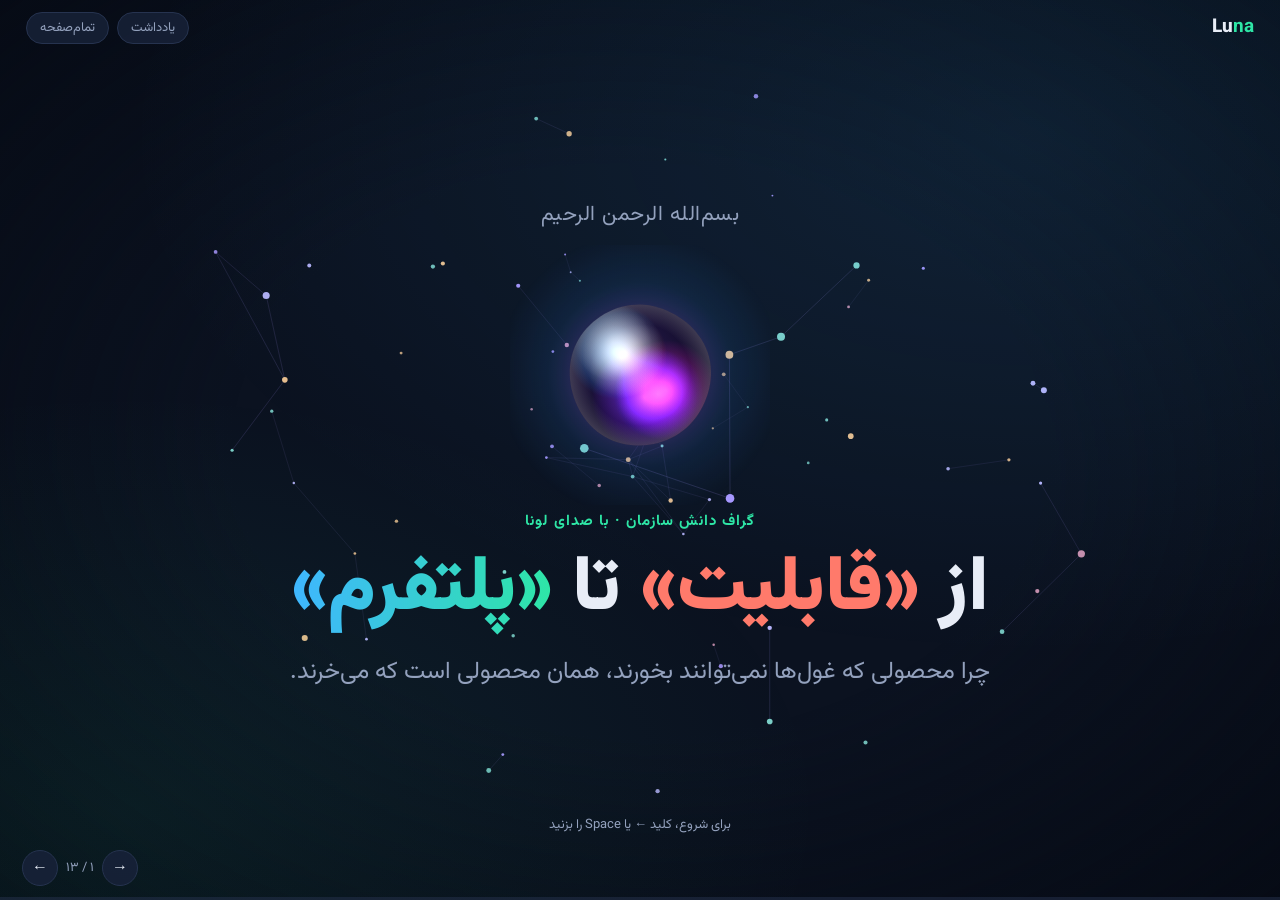
==== index.html @ 5451eef3 "Luna opening presentation (Persian): feature-to-platform story, profit/control/insight triangle Repl" ====
<!doctype html><html lang="fa" dir="rtl"><head><meta charset="utf-8"><meta name="viewport" content="width=device-width,initial-scale=1"><title>لونا · از قابلیت تا پلتفرم</title>
<meta name="description" content="ارائهٔ آغازین لونا: گراف دانش سازمان و مثلث سود، کنترل و بینش">
<style>
@font-face{font-family:"Vazirmatn";font-style:normal;font-display:swap;font-weight:100 900;src:url([data-uri]) format("woff2");unicode-range:U+0600-06FF,U+0750-077F,U+08A0-08FF,U+200C-200E,U+2010-2011,U+FB50-FDFF,U+FE70-FEFC}@font-face{font-family:"Vazirmatn";font-style:normal;font-display:swap;font-weight:100 900;src:url([data-uri]) format("woff2");unicode-range:U+0000-00FF,U+0131,U+2000-206F,U+20AC,U+2122,U+2191,U+2193,U+2212,U+FEFF}
:root{--bg:#0b1220;--panel:#121b2e;--panel2:#18233a;--line:#26334f;--text:#e8edf7;--mute:#93a1bd;--acc:#3fb6ff;--acc2:#2ee6a6;--warn:#ff7a6b;--gold:#f5c86a;--profit:#edc78f;--insight:#bea0f1;--control:#91d6c3}
*{box-sizing:border-box}
html,body{margin:0;height:100%;overflow:hidden;background:var(--bg);color:var(--text);font-family:"Vazirmatn","Segoe UI",Tahoma,sans-serif;line-height:1.7}
button{font-family:inherit}
#net{position:fixed;inset:0;width:100%;height:100%;z-index:0}
.vignette{position:fixed;inset:0;z-index:1;pointer-events:none;background:radial-gradient(900px 520px at 80% 15%,rgba(63,182,255,.10),transparent),radial-gradient(700px 420px at 10% 90%,rgba(46,230,166,.07),transparent),radial-gradient(ellipse at center,transparent 45%,rgba(5,9,18,.75))}
header.top{position:fixed;top:0;inset-inline:0;z-index:20;display:flex;justify-content:space-between;align-items:center;padding:12px 26px;pointer-events:none}
.logo{font-weight:800;font-size:19px;pointer-events:auto}.logo b{color:var(--acc2)}
.tools{display:flex;gap:8px;pointer-events:auto}
.tools button{background:rgba(24,35,58,.8);color:var(--mute);border:1px solid var(--line);border-radius:20px;padding:5px 13px;cursor:pointer;font-size:13px}
.tools button:hover{color:var(--text)}
.deck{position:fixed;inset:0;z-index:5}
.slide{position:absolute;inset:0;display:flex;flex-direction:column;justify-content:center;align-items:center;text-align:center;padding:70px max(18px,6vw) 80px;opacity:0;visibility:hidden;transform:translateY(18px) scale(.985);transition:opacity .7s ease,transform .7s ease,visibility 0s .7s}
.slide.on{opacity:1;visibility:visible;transform:none;transition:opacity .7s ease .15s,transform .8s cubic-bezier(.2,.7,.2,1) .15s,visibility 0s}
.kicker{color:var(--acc2);font-weight:700;letter-spacing:1px;font-size:clamp(12px,1.3vw,15px);margin-bottom:8px}
h1{font-size:clamp(34px,6vw,78px);line-height:1.25;margin:0 0 14px;font-weight:900}
h2{font-size:clamp(26px,4vw,52px);line-height:1.35;margin:0 0 12px;font-weight:800}
.lead{font-size:clamp(16px,2vw,24px);color:var(--mute);max-width:900px;margin:0 auto}
.grad{background:linear-gradient(90deg,var(--acc),var(--acc2));-webkit-background-clip:text;background-clip:text;color:transparent}
.f{opacity:0;transform:translateY(14px);transition:opacity .6s ease,transform .6s ease}
.f.in{opacity:1;transform:none}
.card{background:rgba(18,27,46,.82);border:1px solid var(--line);border-radius:18px;padding:22px;backdrop-filter:blur(6px)}
.orb{display:block}
/* cover */
.bism{font-size:clamp(15px,1.8vw,21px);color:var(--mute);margin-bottom:22px;letter-spacing:.5px}
.cover .orb{width:clamp(150px,22vw,260px);height:clamp(150px,22vw,260px);margin:-10px auto 4px}
.hint{position:absolute;bottom:64px;inset-inline:0;font-size:13px;color:var(--mute);animation:breathe 2.6s ease-in-out infinite}
@keyframes breathe{50%{opacity:.35}}
/* 99.99 */
.counter{font-size:clamp(80px,17vw,230px);font-weight:900;line-height:1;direction:ltr;font-variant-numeric:tabular-nums;background:linear-gradient(180deg,#fff,#7f93b8);-webkit-background-clip:text;background-clip:text;color:transparent}
.tag{display:inline-block;border:1px solid var(--warn);color:var(--warn);border-radius:30px;padding:2px 16px;font-weight:800}
/* stages */
.stage{width:min(1000px,100%);margin-top:18px}
.stage svg{width:100%;height:auto;display:block;overflow:visible}
.stage text{font-family:inherit;fill:var(--text)}
.giant circle{fill:rgba(63,182,255,.08);stroke:rgba(63,182,255,.55);stroke-width:1.5}
.giant text{font-weight:800;font-size:24px}
.feat rect{fill:var(--panel2);stroke:var(--warn);stroke-width:1.2}
.feat text{font-size:15px;fill:var(--mute)}
.on .feat{animation:eat 3.2s cubic-bezier(.55,0,.8,.4) infinite;animation-delay:var(--d)}
@keyframes eat{0%{transform:translate(0,0) scale(1);opacity:0}10%{opacity:1}70%{opacity:1}100%{transform:translate(var(--dx),var(--dy)) scale(.05);opacity:0}}
.on .giant circle{animation:gulp 3.2s ease-in-out infinite}
@keyframes gulp{0%,60%{r:var(--r)}75%{r:calc(var(--r) + 9px)}100%{r:var(--r)}}
/* split */
.split{display:grid;grid-template-columns:1fr 1fr;gap:18px;width:min(1050px,100%);margin-top:22px}
.split .card{text-align:start}
.split h3{margin:0 0 4px;font-size:clamp(18px,2vw,24px)}
.split p{margin:0;color:var(--mute);font-size:clamp(13px,1.4vw,16px)}
.split svg{width:100%;height:auto;margin-top:8px}
.bad{border-top:3px solid var(--warn)}.good{border-top:3px solid var(--acc2)}
.on .lone{animation:lone 3s ease-in infinite}
@keyframes lone{0%,30%{transform:translate(0,0);opacity:1}85%{transform:translate(-170px,0) scale(.1);opacity:1}100%{transform:translate(-170px,0) scale(0);opacity:0}}
.on .plug{stroke-dasharray:6 6;animation:flow 1.2s linear infinite}
@keyframes flow{to{stroke-dashoffset:-24}}
/* build vs add */
.vs{display:grid;grid-template-columns:1fr auto 1fr;gap:18px;align-items:stretch;width:min(1050px,100%);margin-top:22px}
.vs .card{text-align:start}
.vs ul{list-style:none;padding:0;margin:10px 0 0;display:flex;flex-wrap:wrap;gap:8px}
.vs li{background:var(--panel2);border:1px solid var(--line);border-radius:20px;padding:3px 12px;font-size:14px;color:var(--mute)}
.vs .x li{border-color:rgba(255,122,107,.45)}
.vs .mid{align-self:center;font-weight:900;color:var(--mute);font-size:22px}
.one{display:flex;align-items:center;gap:12px;margin-top:14px;font-weight:800;color:var(--acc2);font-size:clamp(16px,1.8vw,20px)}
.one i{flex:1;height:3px;border-radius:2px;background:linear-gradient(90deg,var(--acc),var(--acc2))}
.quote{margin-top:26px;font-size:clamp(19px,2.6vw,32px);font-weight:800}
/* even */
.even{display:flex;flex-direction:column;gap:6px;margin:16px 0}
.even div{font-size:clamp(32px,6vw,76px);font-weight:900;line-height:1.25}
.even span{color:var(--mute);font-weight:700;font-size:.55em;margin-inline-end:10px}
/* onprem */
.vault{position:relative;width:min(760px,100%);aspect-ratio:2.1;margin:18px auto 0;border:2px dashed rgba(46,230,166,.6);border-radius:26px;display:grid;place-items:center;background:rgba(46,230,166,.04)}
.vault .lbl{position:absolute;top:-15px;inset-inline-start:26px;background:var(--bg);padding:0 12px;color:var(--acc2);font-weight:800;font-size:15px}
.vault canvas{width:100%;height:100%;position:absolute;inset:0}
.vault .orb{width:120px;height:120px;position:relative}
.pills{display:flex;gap:14px;flex-wrap:wrap;justify-content:center;margin-top:22px}
.pill{display:flex;align-items:center;gap:10px;background:var(--panel);border:1px solid var(--line);border-radius:40px;padding:10px 22px;font-weight:800;font-size:clamp(16px,2vw,22px)}
.pill b{display:grid;place-items:center;width:34px;height:34px;border-radius:50%;background:var(--panel2);font-size:17px}
/* scale */
.scale{display:flex;gap:16px;flex-wrap:wrap;justify-content:center;margin-top:24px}
.scale .card{min-width:200px}
.scale .n{font-size:clamp(28px,3.6vw,44px);font-weight:900;direction:ltr}
.scale small{color:var(--mute)}
/* question */
.q .orb{width:clamp(200px,30vw,340px);height:clamp(200px,30vw,340px);margin:0 auto}
.q h2{min-height:1.4em}
.answer{font-size:clamp(70px,13vw,170px);font-weight:900;line-height:1.1;color:var(--profit);text-shadow:0 0 60px rgba(237,199,143,.35)}
/* roads */
.roads svg{width:min(900px,100%);height:auto;margin-top:14px}
.roads text{font-family:inherit;fill:var(--text);font-weight:800}
.draw{stroke-dasharray:var(--len);stroke-dashoffset:var(--len);transition:stroke-dashoffset 1.3s ease}
.in .draw,.draw.in{stroke-dashoffset:0}
/* triangle */
.tri{position:relative;width:min(760px,100%);aspect-ratio:700/450;margin:10px auto 0}
.tri svg{position:absolute;inset:0;width:100%;height:100%}
.tri .orb{position:absolute;width:30%;aspect-ratio:1;height:auto;left:35%;top:22%}
.tri .orbname{position:absolute;left:0;right:0;top:63%;font-size:12px;letter-spacing:4px;color:var(--mute);font-weight:800}
.edge{position:absolute;transform:translate(-50%,-50%);font-weight:900;font-size:clamp(18px,2.6vw,30px);white-space:nowrap}
.edge small{display:block;font-size:.5em;color:var(--mute);font-weight:600}
/* wings */
.wings svg{width:min(900px,100%);height:auto}
.wings text{font-family:inherit;font-weight:900}
.on .wl,.on .wr{animation:flap 2.4s ease-in-out infinite}
.wl{transform-origin:450px 260px}.wr{transform-origin:450px 260px}
@keyframes flap{50%{transform:rotate(var(--a))}}
.on .lift{animation:lift 2.4s ease-in-out infinite}
@keyframes lift{50%{transform:translateY(-14px)}}
/* end */
.end .orb{width:clamp(180px,26vw,300px);height:clamp(180px,26vw,300px);margin:0 auto}
.cta{display:inline-block;background:linear-gradient(90deg,var(--acc),var(--acc2));color:#04121f;font-weight:900;padding:14px 30px;border-radius:14px;text-decoration:none;margin-top:18px;font-size:clamp(16px,1.8vw,20px);border:0;cursor:pointer}
/* chrome */
.bar{position:fixed;bottom:0;inset-inline:0;height:3px;z-index:20;background:rgba(38,51,79,.5)}
.bar i{display:block;height:100%;width:0;background:linear-gradient(90deg,var(--acc),var(--acc2));transition:width .5s}
.nav{position:fixed;bottom:14px;inset-inline-end:22px;z-index:20;display:flex;align-items:center;gap:8px;color:var(--mute);font-size:13px}
.nav button{width:36px;height:36px;border-radius:50%;border:1px solid var(--line);background:rgba(24,35,58,.85);color:var(--text);cursor:pointer;font-size:16px}
.notes{position:fixed;z-index:30;bottom:60px;inset-inline-start:20px;width:min(460px,calc(100% - 40px));max-height:45vh;overflow:auto;background:rgba(18,27,46,.96);border:1px solid var(--line);border-radius:16px;padding:16px 18px;font-size:15px;line-height:1.9;display:none}
.notes.show{display:block}
.notes h4{margin:0 0 6px;color:var(--acc2);font-size:13px}
@media(max-width:760px){.edge{font-size:15px}.edge small{display:none}.split,.vs{grid-template-columns:1fr}.vs .mid{display:none}.slide{padding:64px 16px 72px;justify-content:flex-start;overflow-y:auto}.slide.on{padding-top:max(64px,8vh)}.hint{bottom:58px}.tools .opt{display:none}}
@media(prefers-reduced-motion:reduce){*{animation:none!important}.slide,.f{transition-duration:.01s!important}}
</style></head>
<body>
<canvas id="net" aria-hidden="true"></canvas><div class="vignette"></div>
<header class="top"><div class="logo">Lu<b>na</b></div><div class="tools"><button id="bNotes" title="یادداشت سخنران (N)">یادداشت</button><button class="opt" id="bFs" title="تمام‌صفحه (F)">تمام‌صفحه</button></div></header>
<main class="deck" id="deck">

<section class="slide cover" data-net="form" data-notes="بسم‌الله الرحمن الرحیم.">
 <div class="bism f" data-f="0">بسم‌الله الرحمن الرحیم</div>
 <canvas class="orb" data-orb></canvas>
 <div class="kicker f" data-f="0">گراف دانش سازمان · با صدای لونا</div>
 <h1 class="f" data-f="0">از <span style="color:var(--warn)">«قابلیت»</span> تا <span class="grad">«پلتفرم»</span></h1>
 <p class="lead f" data-f="0">چرا محصولی که غول‌ها نمی‌توانند بخورند، همان محصولی است که می‌خرند.</p>
 <div class="hint">برای شروع، کلید ← یا Space را بزنید</div>
</section>

<section class="slide" data-net="dim" data-notes="خب، در حال حاضر، ۹۹٫۹۹ درصد توسعه‌دهندگان و برنامه‌نویسان در حال ارائه یک «قابلیت» (Feature) هستند. منظورم از ارائه یک قابلیت چیست؟">
 <div class="kicker">واقعیت امروز</div>
 <div class="counter" data-count="99.99">0.00%</div>
 <h2>از توسعه‌دهندگان، دارند یک <span class="tag">قابلیت</span> می‌سازند.</h2>
 <p class="lead f" data-f="1">منظورم از «ارائهٔ یک قابلیت» چیست؟</p>
</section>

<section class="slide" data-net="dim" data-notes="منظورم این است که شرکت‌های بزرگی مثل جمنای، گوگل، گروک، ایکس، چت‌جی‌پی‌تی و اوپن‌ای‌آی می‌توانند همین فردا محصول شما را مثل یک صبحانه بخورند! یعنی می‌توانند خیلی سریع محصول شما را از میدان رقابت خارج کنند. حتی ممکن است این اتفاق فوراً رخ دهد! متوجه شدید؟">
 <div class="kicker">خطر قابلیت</div>
 <h2>غول‌ها می‌توانند محصول شما را<br><span style="color:var(--warn)">مثل یک صبحانه بخورند.</span></h2>
 <div class="stage"><svg viewBox="0 0 1000 420" aria-label="قابلیت‌های کوچک جذب شرکت‌های بزرگ می‌شوند">
  <g class="giant"><circle cx="150" cy="95" r="70" style="--r:70px"/><text x="150" y="103" text-anchor="middle">گوگل</text></g>
  <g class="giant"><circle cx="330" cy="230" r="78" style="--r:78px"/><text x="330" y="238" text-anchor="middle">OpenAI</text></g>
  <g class="giant"><circle cx="140" cy="320" r="62" style="--r:62px"/><text x="140" y="328" text-anchor="middle">جمنای</text></g>
  <g class="giant"><circle cx="420" cy="70" r="55" style="--r:55px"/><text x="420" y="78" text-anchor="middle">گروک · X</text></g>
  <g class="feat" style="--d:0s;--dx:-560px;--dy:-10px"><rect x="840" y="65" width="140" height="44" rx="12"/><text x="910" y="93" text-anchor="middle">چت‌بات PDF</text></g>
  <g class="feat" style="--d:.8s;--dx:-480px;--dy:-15px"><rect x="740" y="225" width="140" height="44" rx="12"/><text x="810" y="253" text-anchor="middle">خلاصه‌ساز جلسه</text></g>
  <g class="feat" style="--d:1.6s;--dx:-690px;--dy:-60px"><rect x="760" y="360" width="140" height="44" rx="12"/><text x="830" y="388" text-anchor="middle">دستیار ایمیل</text></g>
  <g class="feat" style="--d:2.4s;--dx:-360px;--dy:-80px"><rect x="710" y="130" width="140" height="44" rx="12"/><text x="780" y="158" text-anchor="middle">مترجم هوشمند</text></g>
 </svg></div>
 <p class="lead f" data-f="1">همین فردا. شاید همین امروز. <b style="color:var(--text)">و شما از میدان خارج می‌شوید.</b></p>
</section>

<section class="slide" data-net="dim" data-notes="اما وقتی شما یک پلتفرم حیاتی و اساسی ارائه می‌کنید، حتی شرکت‌های بزرگ هم به آن نیاز پیدا می‌کنند.">
 <div class="kicker">نقطهٔ چرخش</div>
 <h2>اما یک <span class="grad">پلتفرم حیاتی</span> را<br>حتی غول‌ها هم لازم دارند.</h2>
 <div class="split">
  <div class="card bad f" data-f="0"><h3>قابلیت</h3><p>یک گره تنها؛ با یک به‌روزرسانی بلعیده می‌شود.</p>
   <svg viewBox="0 0 400 140"><circle cx="70" cy="70" r="46" fill="rgba(63,182,255,.1)" stroke="rgba(63,182,255,.6)"/><text x="70" y="77" text-anchor="middle" fill="#e8edf7" font-size="15" font-weight="800">غول</text><g class="lone"><circle cx="330" cy="70" r="16" fill="#ff7a6b"/></g></svg></div>
  <div class="card good f" data-f="1"><h3>پلتفرم</h3><p>ستون فقراتی که خود غول‌ها به آن وصل می‌شوند.</p>
   <svg viewBox="0 0 400 140"><g stroke="#2ee6a6" stroke-opacity=".5"><line x1="200" y1="70" x2="140" y2="40"/><line x1="200" y1="70" x2="260" y2="40"/><line x1="200" y1="70" x2="150" y2="105"/><line x1="200" y1="70" x2="255" y2="105"/><line x1="140" y1="40" x2="150" y2="105"/><line x1="260" y1="40" x2="255" y2="105"/></g>
   <g fill="#2ee6a6"><circle cx="200" cy="70" r="12"/><circle cx="140" cy="40" r="7"/><circle cx="260" cy="40" r="7"/><circle cx="150" cy="105" r="7"/><circle cx="255" cy="105" r="7"/></g>
   <g stroke="#3fb6ff" stroke-width="2" class="plug" fill="none"><path d="M40 30 C90 30 100 40 140 40"/><path d="M360 30 C310 30 300 40 260 40"/><path d="M40 115 C90 115 110 105 150 105"/><path d="M360 115 C310 115 295 105 255 105"/></g>
   <g fill="rgba(63,182,255,.15)" stroke="#3fb6ff"><circle cx="28" cy="30" r="12"/><circle cx="372" cy="30" r="12"/><circle cx="28" cy="115" r="12"/><circle cx="372" cy="115" r="12"/></g></svg></div>
 </div>
</section>

<section class="slide" data-net="dim" data-notes="چرا؟ چون این شرکت‌ها با مسائل و دردسرهای بسیار زیادی روبه‌رو هستند. اضافه‌کردن یک پروژه بزرگ و جدید به مجموعه خودشان، برای آن‌ها مشکلات و پیچیدگی‌های زیادی ایجاد می‌کند. آن‌ها باید قابلیت‌های جدیدی به محصولاتشان اضافه کنند. این دقیقاً همان چیزی است که درباره‌اش صحبت می‌کنم. شرکت‌های بزرگ باید قابلیت اضافه کنند، نه اینکه هر بار یک محصول بزرگ را از صفر برنامه‌نویسی کنند. متوجه شدید؟">
 <div class="kicker">چرا؟</div>
 <h2>یک پروژهٔ بزرگ و تازه، برای غول‌ها <span style="color:var(--warn)">دردسر</span> است.</h2>
 <div class="vs">
  <div class="card bad f x" data-f="0"><b>ساختن از صفر</b><ul><li>تیم جدید</li><li>زیرساخت</li><li>داده و یکپارچه‌سازی</li><li>امنیت و انطباق</li><li>نگهداری سال‌ها</li><li>ریسک شکست</li></ul></div>
  <div class="mid f" data-f="1">در برابر</div>
  <div class="card good f" data-f="1"><b>افزودن یک قابلیت روی پلتفرم آماده</b><div class="one"><span>محصول آن‌ها</span><i></i><span>پلتفرم شما</span></div><p class="lead" style="font-size:15px;margin-top:10px">یک اتصال. سریع، کم‌ریسک، قابل‌کنترل.</p></div>
 </div>
 <div class="quote f" data-f="2">غول‌ها <span class="grad">قابلیت اضافه می‌کنند</span>؛ نه اینکه هر بار از صفر بسازند.</div>
</section>

<section class="slide" data-net="calm" data-notes="بنابراین، اگر شما محصول خوبی به آن‌ها ارائه کنید، تمایل دارند آن را بخرند. حتی گوگل! حتی اوپن‌ای‌آی! حتی شرکت‌هایی مثل آسیاد (ASYAD) هم ترجیح می‌دهند محصول آماده و مناسب را خریداری کنند.">
 <div class="kicker">نتیجه</div>
 <h2>محصول خوب و آماده را <span class="grad">می‌خرند.</span></h2>
 <div class="even">
  <div class="f" data-f="1"><span>حتی</span> گوگل</div>
  <div class="f" data-f="2"><span>حتی</span> OpenAI</div>
  <div class="f" data-f="3"><span>حتی</span> آسیاد</div>
 </div>
</section>

<section class="slide" data-net="calm" data-notes="خب. به‌خصوص زمانی که محصول و پلتفرم شما این قابلیت را داشته باشد که روی سرورهای خود آن شرکت‌ها مستقر و اجرا شود. چرا این موضوع مهم است؟ چون آن‌ها به کنترل نیاز دارند. به امنیت نیاز دارند. باید بتوانند بر چیزی که خریداری می‌کنند دید و اشراف داشته باشند. متوجه شدید؟">
 <div class="kicker">به‌خصوص وقتی…</div>
 <h2>پلتفرم روی <span class="grad">سرورهای خودِ آن‌ها</span> اجرا شود.</h2>
 <div class="vault"><span class="lbl">سرورهای سازمان شما</span><canvas data-mini></canvas><canvas class="orb" data-orb></canvas></div>
 <div class="pills">
  <div class="pill f" data-f="1"><b>⌖</b>کنترل</div>
  <div class="pill f" data-f="2"><b>🔒</b>امنیت</div>
  <div class="pill f" data-f="3"><b>👁</b>دید و اشراف</div>
 </div>
</section>

<section class="slide" data-net="zoom" data-notes="خب، قبل از اینکه وارد معرفی محصول شوم و توضیح بدهم درباره چه نوع محصولی صحبت می‌کنم، اجازه بدهید ابتدا به شما نشان بدهم که ما شرکت‌های بزرگ را می‌شناسیم. ما درک و شناخت خوبی از شرکت‌ها داریم. تخصص تیم ما در حوزه شرکت‌های بزرگی مانند متا، اوپن‌ای‌آی و گوگل و شرکت‌هایی با تعداد بسیار زیادی کاربر است. بنابراین، ما می‌دانیم این شرکت‌ها به چه چیزهایی نیاز دارند.">
 <div class="kicker">پیش از محصول</div>
 <h2>ما <span class="grad">شرکت‌های بزرگ</span> را می‌شناسیم.</h2>
 <p class="lead">تخصص تیم ما در مقیاس شرکت‌هایی است که با تعداد بسیار زیادی کاربر کار می‌کنند.</p>
 <div class="scale">
  <div class="card f" data-f="1"><div class="n">Meta</div><small>مقیاس متا</small></div>
  <div class="card f" data-f="2"><div class="n">OpenAI</div><small>مقیاس اوپن‌ای‌آی</small></div>
  <div class="card f" data-f="3"><div class="n">Google</div><small>مقیاس گوگل</small></div>
 </div>
 <p class="quote f" data-f="4">پس می‌دانیم این شرکت‌ها <span class="grad">به چه چیزی نیاز دارند.</span></p>
</section>

<section class="slide q" data-net="dark" data-luna="هدف اصلی هر شرکتی چیست؟" data-notes="و محصول ما... محصول ما یک مثلث را در اختیار سازمان‌ها قرار می‌دهد. اجازه بدهید یک سؤال بپرسم. به نظر شما، هدف اصلی هر شرکتی چیست؟ (مکث) خب؟ پاسخ، سود است. هدف اصلی هر شرکتی این است که سود بیشتری به دست بیاورد.">
 <canvas class="orb" data-orb></canvas>
 <div class="kicker">لونا می‌پرسد</div>
 <h2 class="luna-line"></h2>
 <div class="answer f" data-f="1">سود</div>
 <p class="lead f" data-f="1">هدف اصلی هر شرکتی، سود بیشتر است.</p>
</section>

<section class="slide roads" data-net="calm" data-notes="خب، موضوع ساده‌ای است. اما چگونه می‌توانید سود شرکتتان را افزایش دهید؟ این یک سؤال بسیار بزرگ و مهم است. شما برای افزایش سود، دو راه دارید. راه اول: کاهش هزینه‌ها. راه دوم: افزایش ارزش افزوده. خب؟">
 <div class="kicker">سؤال بزرگ</div>
 <h2>چگونه سود را افزایش دهیم؟ <span class="grad">دو راه.</span></h2>
 <svg viewBox="0 0 900 330">
  <rect x="370" y="10" width="160" height="62" rx="16" fill="rgba(237,199,143,.12)" stroke="#edc78f"/><text x="450" y="50" text-anchor="middle" font-size="26" fill="#edc78f">سود</text>
  <path class="draw f" data-f="1" style="--len:330" d="M450 72 C450 150 230 150 230 225" fill="none" stroke="#3fb6ff" stroke-width="3"/>
  <path class="draw f" data-f="2" style="--len:330" d="M450 72 C450 150 670 150 670 225" fill="none" stroke="#2ee6a6" stroke-width="3"/>
  <g class="f" data-f="1"><rect x="100" y="225" width="260" height="80" rx="18" fill="#121b2e" stroke="#3fb6ff"/><text x="230" y="260" text-anchor="middle" font-size="16" fill="#93a1bd">راه اول</text><text x="230" y="290" text-anchor="middle" font-size="24">کاهش هزینه‌ها</text></g>
  <g class="f" data-f="2"><rect x="540" y="225" width="260" height="80" rx="18" fill="#121b2e" stroke="#2ee6a6"/><text x="670" y="260" text-anchor="middle" font-size="16" fill="#93a1bd">راه دوم</text><text x="670" y="290" text-anchor="middle" font-size="24">افزایش ارزش افزوده</text></g>
 </svg>
</section>

<section class="slide" data-net="calm" data-notes="وقتی می‌گویم محصول ما یک مثلث را در اختیار سازمان قرار می‌دهد، منظورم این سه مورد است: سود، کنترل و بینش. این مثلث برای هر سازمانی بسیار مهم است؛ به‌خصوص سازمان‌های بزرگ.">
 <div class="kicker">یک هوش · سه بُعد ارزش</div>
 <h2>مثلث <span style="color:var(--profit)">سود</span>، <span style="color:var(--control)">کنترل</span> و <span style="color:var(--insight)">بینش</span></h2>
 <div class="tri">
  <svg viewBox="0 0 700 450" aria-hidden="true"><defs><radialGradient id="haze"><stop stop-color="#a574d1" stop-opacity=".16"/><stop offset="1" stop-color="#a574d1" stop-opacity="0"/></radialGradient></defs>
   <ellipse cx="350" cy="230" rx="280" ry="210" fill="url(#haze)"/>
   <path class="draw f" data-f="1" style="--len:480" d="M110 85 H590" stroke="#edc78f" stroke-width="2.5" fill="none"/>
   <path class="draw f" data-f="2" style="--len:400" d="M590 85 L350 400" stroke="#91d6c3" stroke-width="2.5" fill="none"/>
   <path class="draw f" data-f="3" style="--len:400" d="M110 85 L350 400" stroke="#bea0f1" stroke-width="2.5" fill="none"/>
   <g fill="#d6c3ed"><circle cx="110" cy="85" r="5"/><circle cx="590" cy="85" r="5"/><circle cx="350" cy="400" r="5"/></g></svg>
  <canvas class="orb" data-orb></canvas><div class="orbname">LUNA</div>
  <div class="edge f" data-f="1" style="left:50%;top:9%;color:var(--profit)">سود<small>ارزش بیشتر بسازید</small></div>
  <div class="edge f" data-f="2" style="left:82%;top:58%;color:var(--control)">کنترل<small>کار را هم‌راستا نگه دارید</small></div>
  <div class="edge f" data-f="3" style="left:18%;top:58%;color:var(--insight)">بینش<small>ببینید چه چیز به چه وصل است</small></div>
 </div>
</section>

<section class="slide wings" data-net="calm" data-notes="خب، ما درباره سود صحبت کردیم. گفتیم برای افزایش سود، دو راه وجود دارد. اما برای اینکه بتوانید از این دو راه استفاده کنید و سود بیشتری به دست بیاورید، به دو بال نیاز دارید. متوجه شدید؟ و این دو بال عبارت‌اند از: بال اول: کنترل (Control). بال دوم: بینش (Insight). وقتی بر شرکت خود کنترل داشته باشید و وقتی نسبت به وضعیت شرکتتان بینش و شناخت داشته باشید، می‌توانید سود بیشتری ایجاد کنید.">
 <div class="kicker">برای پرواز سود</div>
 <h2>به <span class="grad">دو بال</span> نیاز دارید.</h2>
 <svg viewBox="0 0 900 360" aria-label="کنترل و بینش، دو بال سود">
  <g class="lift">
   <g class="wr f" data-f="1" style="--a:-9deg"><path d="M470 250 C560 120 720 70 860 80 C800 130 760 170 720 200 C760 200 790 210 810 225 C740 240 640 260 470 270Z" fill="rgba(145,214,195,.18)" stroke="#91d6c3" stroke-width="2"/><text x="690" y="175" text-anchor="middle" font-size="34" fill="#91d6c3">کنترل</text><text x="690" y="210" text-anchor="middle" font-size="15" fill="#93a1bd">بال اول · Control</text></g>
   <g class="wl f" data-f="2" style="--a:9deg"><path d="M430 250 C340 120 180 70 40 80 C100 130 140 170 180 200 C140 200 110 210 90 225 C160 240 260 260 430 270Z" fill="rgba(190,160,241,.18)" stroke="#bea0f1" stroke-width="2"/><text x="210" y="175" text-anchor="middle" font-size="34" fill="#bea0f1">بینش</text><text x="210" y="210" text-anchor="middle" font-size="15" fill="#93a1bd">بال دوم · Insight</text></g>
   <circle cx="450" cy="260" r="62" fill="rgba(237,199,143,.14)" stroke="#edc78f" stroke-width="2.5"/><text x="450" y="272" text-anchor="middle" font-size="34" fill="#edc78f">سود</text>
  </g>
 </svg>
 <p class="lead f" data-f="3">با <b style="color:var(--control)">کنترل</b> بر شرکت و <b style="color:var(--insight)">بینش</b> نسبت به وضعیت آن، سود بیشتری می‌سازید.</p>
</section>

<section class="slide end" data-net="form" data-luna="پلتفرم ما چگونه این دو بال را به شما می‌دهد؟" data-notes="اما سؤال اصلی اینجاست: پلتفرم ما، محصول ما، چگونه این دو بال را در اختیار شما قرار می‌دهد تا به آن یک نتیجه برسید؟ یعنی چگونه به شما «کنترل» و «بینش» می‌دهد تا در نهایت به «سود بیشتر» برسید؟ (اینجا وارد نمایش محصول شوید.)">
 <canvas class="orb" data-orb></canvas>
 <div class="kicker">سؤال اصلی</div>
 <h2 class="luna-line"></h2>
 <p class="lead f" data-f="1">چگونه <b style="color:var(--control)">کنترل</b> و <b style="color:var(--insight)">بینش</b> می‌دهد تا به <b style="color:var(--profit)">سود بیشتر</b> برسید؟</p>
 <div class="f" data-f="2"><a class="cta" id="cta" href="#">بیایید نشانتان بدهم ←</a></div>
</section>

</main>
<div class="notes" id="notes"><h4 id="notesH"></h4><div id="notesT"></div></div>
<div class="nav"><button id="prev" aria-label="قبلی">→</button><span id="num"></span><button id="next" aria-label="بعدی">←</button></div>
<div class="bar"><i id="bar"></i></div>
<script>
(()=>{
const RM=matchMedia('(prefers-reduced-motion: reduce)').matches;
const fa=n=>String(n).replace(/\d/g,d=>'۰۱۲۳۴۵۶۷۸۹'[d]);
const slides=[...document.querySelectorAll('.slide')];
let cur=0,step=0;
const maxStep=s=>Math.max(0,...[...s.querySelectorAll('[data-f]')].map(e=>+e.dataset.f));

/* ---- Luna orb: port of the product's paintVoiceOrb ---- */
const BLOBS=[{hue:322,orbit:.42,speed:.55,phase:0,size:.78},{hue:268,orbit:.36,speed:-.42,phase:1.7,size:.82},{hue:196,orbit:.46,speed:.36,phase:3.1,size:.74},{hue:28,orbit:.4,speed:-.6,phase:4.4,size:.66},{hue:240,orbit:.3,speed:.5,phase:5.6,size:.7}];
const wob=(a,t,l)=>Math.sin(a*3+t*1.7)*.5+Math.sin(a*5-t*2.3)*.3+Math.sin(a*2+t*.9)*.2*(.4+l);
function paintOrb(ctx,w,h,time,level,energy){
 const cx=w/2,cy=h/2,base=Math.min(w,h)*.27,r=base*(1+level*.16),drive=.35+energy*.65+level*1.4;
 ctx.clearRect(0,0,w,h);
 const halo=ctx.createRadialGradient(cx,cy,r*.6,cx,cy,r*(2+level*.9));
 halo.addColorStop(0,`hsla(285,95%,62%,${.32+level*.3})`);halo.addColorStop(.5,`hsla(215,95%,60%,${.1+level*.12})`);halo.addColorStop(1,'hsla(215,95%,60%,0)');
 ctx.fillStyle=halo;ctx.fillRect(0,0,w,h);
 ctx.save();ctx.beginPath();
 for(let i=0;i<=96;i++){const a=i/96*Math.PI*2,rr=r*(1+wob(a,time,level)*(.012+level*.075));const x=cx+Math.cos(a)*rr,y=cy+Math.sin(a)*rr;i?ctx.lineTo(x,y):ctx.moveTo(x,y);}
 ctx.closePath();ctx.clip();
 const body=ctx.createRadialGradient(cx-r*.3,cy-r*.35,r*.1,cx,cy,r*1.15);body.addColorStop(0,'#2a1d52');body.addColorStop(1,'#0c0820');
 ctx.fillStyle=body;ctx.fillRect(cx-r*1.3,cy-r*1.3,r*2.6,r*2.6);
 ctx.globalCompositeOperation='lighter';
 for(const b of BLOBS){const a=b.phase+time*b.speed*drive,o=r*b.orbit*(.85+level*.5+Math.sin(time*.8+b.phase)*.12),bx=cx+Math.cos(a)*o,by=cy+Math.sin(a*1.3)*o,s=r*b.size*(.9+level*.45);
  const g=ctx.createRadialGradient(bx,by,0,bx,by,s);g.addColorStop(0,`hsla(${b.hue},100%,62%,${.78+level*.2})`);g.addColorStop(.55,`hsla(${b.hue},100%,55%,.28)`);g.addColorStop(1,`hsla(${b.hue},100%,50%,0)`);ctx.fillStyle=g;ctx.fillRect(bx-s,by-s,s*2,s*2);}
 ctx.globalCompositeOperation='source-over';
 const rim=ctx.createRadialGradient(cx,cy,r*.72,cx,cy,r*1.02);rim.addColorStop(0,'rgba(255,255,255,0)');rim.addColorStop(1,`rgba(255,255,255,${.2+level*.25})`);ctx.fillStyle=rim;ctx.fillRect(cx-r*1.3,cy-r*1.3,r*2.6,r*2.6);
 const sh=ctx.createRadialGradient(cx-r*.38,cy-r*.46,0,cx-r*.38,cy-r*.46,r*.55);sh.addColorStop(0,'rgba(255,255,255,.5)');sh.addColorStop(1,'rgba(255,255,255,0)');ctx.fillStyle=sh;ctx.fillRect(cx-r,cy-r,r*2,r*2);
 ctx.restore();
}
let talkUntil=0;
function fit(c){const d=Math.min(devicePixelRatio||1,1.5),w=c.clientWidth,h=c.clientHeight;if(c.width!==Math.round(w*d)||c.height!==Math.round(h*d)){c.width=Math.round(w*d);c.height=Math.round(h*d);}const x=c.getContext('2d');x.setTransform(d,0,0,d,0,0);return [x,w,h];}

/* ---- Knowledge graph background (palette of the landing-page network) ---- */
const net=document.getElementById('net');
let seed=47;const rnd=()=>(seed=seed*16807%2147483647,(seed-1)/2147483646);
const PAL=['#a997ff','#7bcfc8','#d99bbb','#b6b4fa','#e7bd8d'];
const N=innerWidth<700?170:300,P=[];
for(let i=0;i<N;i++){const a=rnd()*Math.PI*2,z=rnd()*2-1,r=i<N*.85?1+rnd()*.35:rnd()*.8;P.push({x:Math.sqrt(1-z*z)*Math.cos(a)*r,y:z*r*.8,z:Math.sqrt(1-z*z)*Math.sin(a)*r,c:PAL[i%5],o:rnd(),s:1+rnd()*1.6});}
const E=[];for(let i=0;i<N;i++)for(let j=i+1;j<N;j++){const dx=P[i].x-P[j].x,dy=P[i].y-P[j].y,dz=P[i].z-P[j].z;if(dx*dx+dy*dy+dz*dz<.11)E.push([i,j]);}
const MODES={form:{reveal:1,alpha:1,scale:1,x:0},dim:{reveal:1,alpha:.32,scale:1.25,x:.25},calm:{reveal:1,alpha:.45,scale:1.1,x:-.2},zoom:{reveal:1,alpha:.7,scale:1.9,x:0},dark:{reveal:1,alpha:.15,scale:.8,x:0}};
const S={reveal:0,alpha:1,scale:1,x:0},T={...MODES.form};
let born=performance.now();
function drawNet(now){
 const [c,w,h]=fit(net);for(const k in T)S[k]+=(T[k]-S[k])*.04;
 const age=(now-born)/1000,rev=Math.min(1,age/4)*S.reveal,rot=RM?0:now/1000*.07,ca=Math.cos(rot),sa=Math.sin(rot),R=Math.min(w,h)*.36*S.scale,ox=w/2+S.x*w*.3,oy=h/2;
 c.clearRect(0,0,w,h);const pr=P.map(p=>{const x=p.x*ca-p.z*sa,z=p.x*sa+p.z*ca,k=2.6/(2.6+z);return [ox+x*R*k,oy+p.y*R*k,k];});
 c.lineWidth=.6;for(const [i,j] of E){if(P[i].o>rev||P[j].o>rev)continue;const a=pr[i],b=pr[j];c.strokeStyle=`rgba(169,151,255,${.16*S.alpha*Math.min(a[2],b[2])})`;c.beginPath();c.moveTo(a[0],a[1]);c.lineTo(b[0],b[1]);c.stroke();}
 for(let i=0;i<N;i++){if(P[i].o>rev)continue;const p=pr[i];c.globalAlpha=Math.min(1,S.alpha*(.35+p[2]*.6));c.fillStyle=P[i].c;c.beginPath();c.arc(p[0],p[1],P[i].s*p[2],0,7);c.fill();}
 c.globalAlpha=1;
}
/* small private graph inside the on-prem vault */
const mini=document.querySelector('[data-mini]');const MP=[];for(let i=0;i<46;i++)MP.push({a:rnd()*7,r:.25+rnd()*.7,s:(rnd()-.5)*.3,c:PAL[i%5]});
function drawMini(t){const [c,w,h]=fit(mini);c.clearRect(0,0,w,h);const pts=MP.map(p=>[w/2+Math.cos(p.a+t*p.s)*p.r*w*.44,h/2+Math.sin(p.a+t*p.s)*p.r*h*.4]);c.strokeStyle='rgba(46,230,166,.18)';c.lineWidth=.7;
 for(let i=0;i<pts.length;i++)for(let j=i+1;j<pts.length;j++){const dx=pts[i][0]-pts[j][0],dy=pts[i][1]-pts[j][1];if(dx*dx+dy*dy<w*w*.012){c.beginPath();c.moveTo(...pts[i]);c.lineTo(...pts[j]);c.stroke();}}
 pts.forEach((p,i)=>{c.fillStyle=MP[i].c;c.beginPath();c.arc(p[0],p[1],2.2,0,7);c.fill();});}

const t0=performance.now();
function loop(now){
 drawNet(now);const t=(now-t0)/1000,s=slides[cur];
 s.querySelectorAll('[data-orb]').forEach(cv=>{const [c,w,h]=fit(cv);const talk=now<talkUntil;paintOrb(c,w,h,RM?0:t,RM?0:talk?.16+Math.abs(Math.sin(t*7))*.3:.03,talk?.9:.3);});
 if(s.contains(mini))drawMini(RM?0:t);
 requestAnimationFrame(loop);
}
requestAnimationFrame(loop);

/* ---- Luna "speaks" a line: typed text while the orb ripples ---- */
let typer;
function speak(s){const el=s.querySelector('.luna-line');if(!el)return;const txt=s.dataset.luna;clearInterval(typer);el.textContent='';
 if(RM){el.textContent=txt;return;}let i=0;talkUntil=performance.now()+txt.length*55+600;typer=setInterval(()=>{el.textContent=txt.slice(0,++i);if(i>=txt.length)clearInterval(typer);},55);}

function countUp(s){const el=s.querySelector('[data-count]');if(!el)return;const to=+el.dataset.count,st=performance.now();
 const f=n=>{const p=RM?1:Math.min(1,(n-st)/1600),e=1-Math.pow(1-p,3);el.textContent=(to*e).toFixed(2)+'%';if(p<1)requestAnimationFrame(f);};requestAnimationFrame(f);}

/* ---- navigation ---- */
const notes=document.getElementById('notes');
function render(enter){
 slides.forEach((s,i)=>s.classList.toggle('on',i===cur));
 const s=slides[cur];s.querySelectorAll('[data-f]').forEach(e=>e.classList.toggle('in',+e.dataset.f<=step));
 Object.assign(T,MODES[s.dataset.net||'calm']);
 if(enter){if(s.dataset.net==='form'&&cur===0)born=performance.now();countUp(s);speak(s);}
 document.getElementById('num').textContent=fa(cur+1)+' / '+fa(slides.length);
 document.getElementById('bar').style.width=((cur+step/(maxStep(s)+1))/(slides.length-1)*100)+'%';
 document.getElementById('notesH').textContent='یادداشت سخنران · اسلاید '+fa(cur+1);
 document.getElementById('notesT').textContent=s.dataset.notes||'';
 history.replaceState(null,'','#'+(cur+1));
}
function go(d){const s=slides[cur];
 if(d>0){if(step<maxStep(s)){step++;render();return;}if(cur<slides.length-1){cur++;step=0;render(true);}}
 else{if(step>0){step--;render();return;}if(cur>0){cur--;step=maxStep(slides[cur]);render(true);}}}
function jump(i){cur=Math.max(0,Math.min(slides.length-1,i));step=0;render(true);}
addEventListener('keydown',e=>{const k=e.key;
 if(['ArrowLeft','ArrowDown','PageDown',' ','Enter'].includes(k)){e.preventDefault();go(1);}
 else if(['ArrowRight','ArrowUp','PageUp','Backspace'].includes(k)){e.preventDefault();go(-1);}
 else if(k==='Home')jump(0);else if(k==='End')jump(slides.length-1);
 else if(k==='n'||k==='N'||k==='د')notes.classList.toggle('show');
 else if(k==='f'||k==='F'||k==='ب')fs();});
document.getElementById('next').onclick=()=>go(1);document.getElementById('prev').onclick=()=>go(-1);
document.getElementById('bNotes').onclick=()=>notes.classList.toggle('show');
const fs=()=>document.fullscreenElement?document.exitFullscreen():document.documentElement.requestFullscreen?.().catch(()=>{});
document.getElementById('bFs').onclick=fs;
document.getElementById('deck').addEventListener('click',e=>{if(e.target.closest('a,button'))return;go(e.clientX<innerWidth/2?1:-1);});
let tx=null;addEventListener('touchstart',e=>{tx=e.touches[0].clientX},{passive:true});
addEventListener('touchend',e=>{if(tx==null)return;const dx=e.changedTouches[0].clientX-tx;if(Math.abs(dx)>50)go(dx>0?1:-1);tx=null;},{passive:true});
/* The final button hands over to the live product: pass ?product=<url> to point it at the running app. */
const product=new URLSearchParams(location.search).get('product');const cta=document.getElementById('cta');
if(product&&/^https?:\/\//.test(product)){cta.href=product;cta.target='_blank';cta.rel='noopener';}else cta.onclick=e=>{e.preventDefault();jump(0);};
const h=parseInt(location.hash.slice(1));if(h>0)cur=Math.min(slides.length-1,h-1);
render(true);
})();
</script>
</body></html>
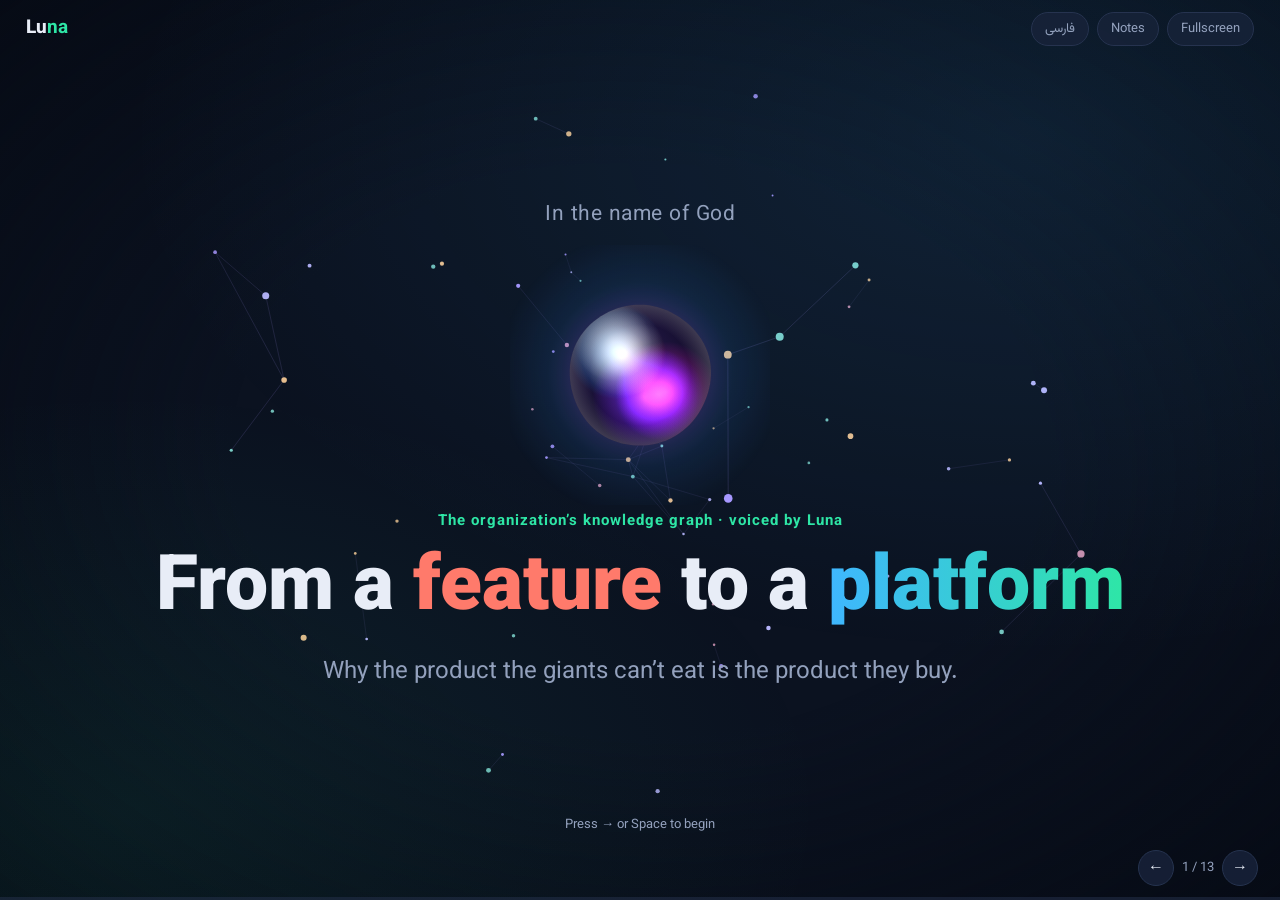
==== commit 001d66c4: "Add English version as the default page; Persian moves to fa.html The English deck is generated from" ====
--- a/index.html
+++ b/index.html
@@ -1,5 +1,5 @@
-<!doctype html><html lang="fa" dir="rtl"><head><meta charset="utf-8"><meta name="viewport" content="width=device-width,initial-scale=1"><title>لونا · از قابلیت تا پلتفرم</title>
-<meta name="description" content="ارائهٔ آغازین لونا: گراف دانش سازمان و مثلث سود، کنترل و بینش">
+<!doctype html><html lang="en" dir="ltr"><head><meta charset="utf-8"><meta name="viewport" content="width=device-width,initial-scale=1"><title>Luna · From Feature to Platform</title>
+<meta name="description" content="Luna opening presentation: the organizational knowledge graph and the triangle of profit, control and insight">
 <style>
 @font-face{font-family:"Vazirmatn";font-style:normal;font-display:swap;font-weight:100 900;src:url([data-uri]) format("woff2");unicode-range:U+0600-06FF,U+0750-077F,U+08A0-08FF,U+200C-200E,U+2010-2011,U+FB50-FDFF,U+FE70-FEFC}@font-face{font-family:"Vazirmatn";font-style:normal;font-display:swap;font-weight:100 900;src:url([data-uri]) format("woff2");unicode-range:U+0000-00FF,U+0131,U+2000-206F,U+20AC,U+2122,U+2191,U+2193,U+2212,U+FEFF}
 :root{--bg:#0b1220;--panel:#121b2e;--panel2:#18233a;--line:#26334f;--text:#e8edf7;--mute:#93a1bd;--acc:#3fb6ff;--acc2:#2ee6a6;--warn:#ff7a6b;--gold:#f5c86a;--profit:#edc78f;--insight:#bea0f1;--control:#91d6c3}
@@ -11,8 +11,8 @@
 header.top{position:fixed;top:0;inset-inline:0;z-index:20;display:flex;justify-content:space-between;align-items:center;padding:12px 26px;pointer-events:none}
 .logo{font-weight:800;font-size:19px;pointer-events:auto}.logo b{color:var(--acc2)}
 .tools{display:flex;gap:8px;pointer-events:auto}
-.tools button{background:rgba(24,35,58,.8);color:var(--mute);border:1px solid var(--line);border-radius:20px;padding:5px 13px;cursor:pointer;font-size:13px}
-.tools button:hover{color:var(--text)}
+.tools button,.tools .langbtn{text-decoration:none;background:rgba(24,35,58,.8);color:var(--mute);border:1px solid var(--line);border-radius:20px;padding:5px 13px;cursor:pointer;font-size:13px}
+.tools button:hover,.tools .langbtn:hover{color:var(--text)}
 .deck{position:fixed;inset:0;z-index:5}
 .slide{position:absolute;inset:0;display:flex;flex-direction:column;justify-content:center;align-items:center;text-align:center;padding:70px max(18px,6vw) 80px;opacity:0;visibility:hidden;transform:translateY(18px) scale(.985);transition:opacity .7s ease,transform .7s ease,visibility 0s .7s}
 .slide.on{opacity:1;visibility:visible;transform:none;transition:opacity .7s ease .15s,transform .8s cubic-bezier(.2,.7,.2,1) .15s,visibility 0s}
@@ -123,48 +123,48 @@
 </style></head>
 <body>
 <canvas id="net" aria-hidden="true"></canvas><div class="vignette"></div>
-<header class="top"><div class="logo">Lu<b>na</b></div><div class="tools"><button id="bNotes" title="یادداشت سخنران (N)">یادداشت</button><button class="opt" id="bFs" title="تمام‌صفحه (F)">تمام‌صفحه</button></div></header>
+<header class="top"><div class="logo">Lu<b>na</b></div><div class="tools"><a class="langbtn" href="fa.html" lang="fa">فارسی</a><button id="bNotes" title="Speaker notes (N)">Notes</button><button class="opt" id="bFs" title="Fullscreen (F)">Fullscreen</button></div></header>
 <main class="deck" id="deck">
 
-<section class="slide cover" data-net="form" data-notes="بسم‌الله الرحمن الرحیم.">
- <div class="bism f" data-f="0">بسم‌الله الرحمن الرحیم</div>
+<section class="slide cover" data-net="form" data-notes="In the name of God, the Most Gracious, the Most Merciful.">
+ <div class="bism f" data-f="0">In the name of God</div>
  <canvas class="orb" data-orb></canvas>
- <div class="kicker f" data-f="0">گراف دانش سازمان · با صدای لونا</div>
- <h1 class="f" data-f="0">از <span style="color:var(--warn)">«قابلیت»</span> تا <span class="grad">«پلتفرم»</span></h1>
- <p class="lead f" data-f="0">چرا محصولی که غول‌ها نمی‌توانند بخورند، همان محصولی است که می‌خرند.</p>
- <div class="hint">برای شروع، کلید ← یا Space را بزنید</div>
-</section>
-
-<section class="slide" data-net="dim" data-notes="خب، در حال حاضر، ۹۹٫۹۹ درصد توسعه‌دهندگان و برنامه‌نویسان در حال ارائه یک «قابلیت» (Feature) هستند. منظورم از ارائه یک قابلیت چیست؟">
- <div class="kicker">واقعیت امروز</div>
+ <div class="kicker f" data-f="0">The organization’s knowledge graph · voiced by Luna</div>
+ <h1 class="f" data-f="0">From a <span style="color:var(--warn)">feature</span> to a <span class="grad">platform</span></h1>
+ <p class="lead f" data-f="0">Why the product the giants can’t eat is the product they buy.</p>
+ <div class="hint">Press → or Space to begin</div>
+</section>
+
+<section class="slide" data-net="dim" data-notes="Right now, 99.99 percent of developers and programmers are shipping a &quot;feature&quot;. What do I mean by shipping a feature?">
+ <div class="kicker">The reality today</div>
  <div class="counter" data-count="99.99">0.00%</div>
- <h2>از توسعه‌دهندگان، دارند یک <span class="tag">قابلیت</span> می‌سازند.</h2>
- <p class="lead f" data-f="1">منظورم از «ارائهٔ یک قابلیت» چیست؟</p>
-</section>
-
-<section class="slide" data-net="dim" data-notes="منظورم این است که شرکت‌های بزرگی مثل جمنای، گوگل، گروک، ایکس، چت‌جی‌پی‌تی و اوپن‌ای‌آی می‌توانند همین فردا محصول شما را مثل یک صبحانه بخورند! یعنی می‌توانند خیلی سریع محصول شما را از میدان رقابت خارج کنند. حتی ممکن است این اتفاق فوراً رخ دهد! متوجه شدید؟">
- <div class="kicker">خطر قابلیت</div>
- <h2>غول‌ها می‌توانند محصول شما را<br><span style="color:var(--warn)">مثل یک صبحانه بخورند.</span></h2>
- <div class="stage"><svg viewBox="0 0 1000 420" aria-label="قابلیت‌های کوچک جذب شرکت‌های بزرگ می‌شوند">
-  <g class="giant"><circle cx="150" cy="95" r="70" style="--r:70px"/><text x="150" y="103" text-anchor="middle">گوگل</text></g>
+ <h2>of developers are shipping a <span class="tag">feature</span>.</h2>
+ <p class="lead f" data-f="1">What do I mean by “shipping a feature”?</p>
+</section>
+
+<section class="slide" data-net="dim" data-notes="I mean that big companies like Gemini, Google, Grok, X, ChatGPT and OpenAI can eat your product for breakfast tomorrow! They can push your product out of the race very quickly. It might even happen immediately! Do you see?">
+ <div class="kicker">The feature trap</div>
+ <h2>The giants can eat your product<br><span style="color:var(--warn)">for breakfast.</span></h2>
+ <div class="stage"><svg viewBox="0 0 1000 420" aria-label="Small features get absorbed by big companies">
+  <g class="giant"><circle cx="150" cy="95" r="70" style="--r:70px"/><text x="150" y="103" text-anchor="middle">Google</text></g>
   <g class="giant"><circle cx="330" cy="230" r="78" style="--r:78px"/><text x="330" y="238" text-anchor="middle">OpenAI</text></g>
-  <g class="giant"><circle cx="140" cy="320" r="62" style="--r:62px"/><text x="140" y="328" text-anchor="middle">جمنای</text></g>
-  <g class="giant"><circle cx="420" cy="70" r="55" style="--r:55px"/><text x="420" y="78" text-anchor="middle">گروک · X</text></g>
-  <g class="feat" style="--d:0s;--dx:-560px;--dy:-10px"><rect x="840" y="65" width="140" height="44" rx="12"/><text x="910" y="93" text-anchor="middle">چت‌بات PDF</text></g>
-  <g class="feat" style="--d:.8s;--dx:-480px;--dy:-15px"><rect x="740" y="225" width="140" height="44" rx="12"/><text x="810" y="253" text-anchor="middle">خلاصه‌ساز جلسه</text></g>
-  <g class="feat" style="--d:1.6s;--dx:-690px;--dy:-60px"><rect x="760" y="360" width="140" height="44" rx="12"/><text x="830" y="388" text-anchor="middle">دستیار ایمیل</text></g>
-  <g class="feat" style="--d:2.4s;--dx:-360px;--dy:-80px"><rect x="710" y="130" width="140" height="44" rx="12"/><text x="780" y="158" text-anchor="middle">مترجم هوشمند</text></g>
+  <g class="giant"><circle cx="140" cy="320" r="62" style="--r:62px"/><text x="140" y="328" text-anchor="middle">Gemini</text></g>
+  <g class="giant"><circle cx="420" cy="70" r="55" style="--r:55px"/><text x="420" y="78" text-anchor="middle">Grok · X</text></g>
+  <g class="feat" style="--d:0s;--dx:-560px;--dy:-10px"><rect x="840" y="65" width="140" height="44" rx="12"/><text x="910" y="93" text-anchor="middle">PDF chatbot</text></g>
+  <g class="feat" style="--d:.8s;--dx:-480px;--dy:-15px"><rect x="740" y="225" width="140" height="44" rx="12"/><text x="810" y="253" text-anchor="middle">Meeting summarizer</text></g>
+  <g class="feat" style="--d:1.6s;--dx:-690px;--dy:-60px"><rect x="760" y="360" width="140" height="44" rx="12"/><text x="830" y="388" text-anchor="middle">Email assistant</text></g>
+  <g class="feat" style="--d:2.4s;--dx:-360px;--dy:-80px"><rect x="710" y="130" width="140" height="44" rx="12"/><text x="780" y="158" text-anchor="middle">Smart translator</text></g>
  </svg></div>
- <p class="lead f" data-f="1">همین فردا. شاید همین امروز. <b style="color:var(--text)">و شما از میدان خارج می‌شوید.</b></p>
-</section>
-
-<section class="slide" data-net="dim" data-notes="اما وقتی شما یک پلتفرم حیاتی و اساسی ارائه می‌کنید، حتی شرکت‌های بزرگ هم به آن نیاز پیدا می‌کنند.">
- <div class="kicker">نقطهٔ چرخش</div>
- <h2>اما یک <span class="grad">پلتفرم حیاتی</span> را<br>حتی غول‌ها هم لازم دارند.</h2>
+ <p class="lead f" data-f="1">Tomorrow. Maybe today. <b style="color:var(--text)">And you are out of the race.</b></p>
+</section>
+
+<section class="slide" data-net="dim" data-notes="But when you offer a vital, foundational platform, even the big companies come to need it.">
+ <div class="kicker">The turning point</div>
+ <h2>But a <span class="grad">vital platform</span> is something<br>even the giants need.</h2>
  <div class="split">
-  <div class="card bad f" data-f="0"><h3>قابلیت</h3><p>یک گره تنها؛ با یک به‌روزرسانی بلعیده می‌شود.</p>
-   <svg viewBox="0 0 400 140"><circle cx="70" cy="70" r="46" fill="rgba(63,182,255,.1)" stroke="rgba(63,182,255,.6)"/><text x="70" y="77" text-anchor="middle" fill="#e8edf7" font-size="15" font-weight="800">غول</text><g class="lone"><circle cx="330" cy="70" r="16" fill="#ff7a6b"/></g></svg></div>
-  <div class="card good f" data-f="1"><h3>پلتفرم</h3><p>ستون فقراتی که خود غول‌ها به آن وصل می‌شوند.</p>
+  <div class="card bad f" data-f="0"><h3>A feature</h3><p>A lone node, swallowed by a single update.</p>
+   <svg viewBox="0 0 400 140"><circle cx="70" cy="70" r="46" fill="rgba(63,182,255,.1)" stroke="rgba(63,182,255,.6)"/><text x="70" y="77" text-anchor="middle" fill="#e8edf7" font-size="15" font-weight="800">Giant</text><g class="lone"><circle cx="330" cy="70" r="16" fill="#ff7a6b"/></g></svg></div>
+  <div class="card good f" data-f="1"><h3>A platform</h3><p>The backbone the giants themselves plug into.</p>
    <svg viewBox="0 0 400 140"><g stroke="#2ee6a6" stroke-opacity=".5"><line x1="200" y1="70" x2="140" y2="40"/><line x1="200" y1="70" x2="260" y2="40"/><line x1="200" y1="70" x2="150" y2="105"/><line x1="200" y1="70" x2="255" y2="105"/><line x1="140" y1="40" x2="150" y2="105"/><line x1="260" y1="40" x2="255" y2="105"/></g>
    <g fill="#2ee6a6"><circle cx="200" cy="70" r="12"/><circle cx="140" cy="40" r="7"/><circle cx="260" cy="40" r="7"/><circle cx="150" cy="105" r="7"/><circle cx="255" cy="105" r="7"/></g>
    <g stroke="#3fb6ff" stroke-width="2" class="plug" fill="none"><path d="M40 30 C90 30 100 40 140 40"/><path d="M360 30 C310 30 300 40 260 40"/><path d="M40 115 C90 115 110 105 150 105"/><path d="M360 115 C310 115 295 105 255 105"/></g>
@@ -172,73 +172,73 @@
  </div>
 </section>
 
-<section class="slide" data-net="dim" data-notes="چرا؟ چون این شرکت‌ها با مسائل و دردسرهای بسیار زیادی روبه‌رو هستند. اضافه‌کردن یک پروژه بزرگ و جدید به مجموعه خودشان، برای آن‌ها مشکلات و پیچیدگی‌های زیادی ایجاد می‌کند. آن‌ها باید قابلیت‌های جدیدی به محصولاتشان اضافه کنند. این دقیقاً همان چیزی است که درباره‌اش صحبت می‌کنم. شرکت‌های بزرگ باید قابلیت اضافه کنند، نه اینکه هر بار یک محصول بزرگ را از صفر برنامه‌نویسی کنند. متوجه شدید؟">
- <div class="kicker">چرا؟</div>
- <h2>یک پروژهٔ بزرگ و تازه، برای غول‌ها <span style="color:var(--warn)">دردسر</span> است.</h2>
+<section class="slide" data-net="dim" data-notes="Why? Because these companies face a huge number of problems and headaches. Adding a big new project to their portfolio creates a lot of problems and complexity for them. They need to add new features to their products. That is exactly what I am talking about. Big companies should add features, not program a big product from scratch every time. Do you see?">
+ <div class="kicker">Why?</div>
+ <h2>A big new project is a <span style="color:var(--warn)">headache</span> for the giants.</h2>
  <div class="vs">
-  <div class="card bad f x" data-f="0"><b>ساختن از صفر</b><ul><li>تیم جدید</li><li>زیرساخت</li><li>داده و یکپارچه‌سازی</li><li>امنیت و انطباق</li><li>نگهداری سال‌ها</li><li>ریسک شکست</li></ul></div>
-  <div class="mid f" data-f="1">در برابر</div>
-  <div class="card good f" data-f="1"><b>افزودن یک قابلیت روی پلتفرم آماده</b><div class="one"><span>محصول آن‌ها</span><i></i><span>پلتفرم شما</span></div><p class="lead" style="font-size:15px;margin-top:10px">یک اتصال. سریع، کم‌ریسک، قابل‌کنترل.</p></div>
- </div>
- <div class="quote f" data-f="2">غول‌ها <span class="grad">قابلیت اضافه می‌کنند</span>؛ نه اینکه هر بار از صفر بسازند.</div>
-</section>
-
-<section class="slide" data-net="calm" data-notes="بنابراین، اگر شما محصول خوبی به آن‌ها ارائه کنید، تمایل دارند آن را بخرند. حتی گوگل! حتی اوپن‌ای‌آی! حتی شرکت‌هایی مثل آسیاد (ASYAD) هم ترجیح می‌دهند محصول آماده و مناسب را خریداری کنند.">
- <div class="kicker">نتیجه</div>
- <h2>محصول خوب و آماده را <span class="grad">می‌خرند.</span></h2>
+  <div class="card bad f x" data-f="0"><b>Building from scratch</b><ul><li>New team</li><li>Infrastructure</li><li>Data and integration</li><li>Security and compliance</li><li>Years of maintenance</li><li>Risk of failure</li></ul></div>
+  <div class="mid f" data-f="1">vs</div>
+  <div class="card good f" data-f="1"><b>Adding a feature on a ready platform</b><div class="one"><span>Their product</span><i></i><span>Your platform</span></div><p class="lead" style="font-size:15px;margin-top:10px">One connection. Fast, low-risk, controllable.</p></div>
+ </div>
+ <div class="quote f" data-f="2">Giants <span class="grad">add features</span>. They don’t rebuild from scratch every time.</div>
+</section>
+
+<section class="slide" data-net="calm" data-notes="So if you offer them a good product, they are willing to buy it. Even Google! Even OpenAI! Even companies like ASYAD prefer to buy a ready, suitable product.">
+ <div class="kicker">The result</div>
+ <h2>A good, ready product? <span class="grad">They buy it.</span></h2>
  <div class="even">
-  <div class="f" data-f="1"><span>حتی</span> گوگل</div>
-  <div class="f" data-f="2"><span>حتی</span> OpenAI</div>
-  <div class="f" data-f="3"><span>حتی</span> آسیاد</div>
- </div>
-</section>
-
-<section class="slide" data-net="calm" data-notes="خب. به‌خصوص زمانی که محصول و پلتفرم شما این قابلیت را داشته باشد که روی سرورهای خود آن شرکت‌ها مستقر و اجرا شود. چرا این موضوع مهم است؟ چون آن‌ها به کنترل نیاز دارند. به امنیت نیاز دارند. باید بتوانند بر چیزی که خریداری می‌کنند دید و اشراف داشته باشند. متوجه شدید؟">
- <div class="kicker">به‌خصوص وقتی…</div>
- <h2>پلتفرم روی <span class="grad">سرورهای خودِ آن‌ها</span> اجرا شود.</h2>
- <div class="vault"><span class="lbl">سرورهای سازمان شما</span><canvas data-mini></canvas><canvas class="orb" data-orb></canvas></div>
+  <div class="f" data-f="1"><span>Even</span> Google</div>
+  <div class="f" data-f="2"><span>Even</span> OpenAI</div>
+  <div class="f" data-f="3"><span>Even</span> ASYAD</div>
+ </div>
+</section>
+
+<section class="slide" data-net="calm" data-notes="Especially when your product and platform can be deployed and run on those companies&#x27; own servers. Why does this matter? Because they need control. They need security. They must be able to see and oversee what they buy. Do you see?">
+ <div class="kicker">Especially when…</div>
+ <h2>the platform runs on <span class="grad">their own servers</span>.</h2>
+ <div class="vault"><span class="lbl">Your organization’s servers</span><canvas data-mini></canvas><canvas class="orb" data-orb></canvas></div>
  <div class="pills">
-  <div class="pill f" data-f="1"><b>⌖</b>کنترل</div>
-  <div class="pill f" data-f="2"><b>🔒</b>امنیت</div>
-  <div class="pill f" data-f="3"><b>👁</b>دید و اشراف</div>
- </div>
-</section>
-
-<section class="slide" data-net="zoom" data-notes="خب، قبل از اینکه وارد معرفی محصول شوم و توضیح بدهم درباره چه نوع محصولی صحبت می‌کنم، اجازه بدهید ابتدا به شما نشان بدهم که ما شرکت‌های بزرگ را می‌شناسیم. ما درک و شناخت خوبی از شرکت‌ها داریم. تخصص تیم ما در حوزه شرکت‌های بزرگی مانند متا، اوپن‌ای‌آی و گوگل و شرکت‌هایی با تعداد بسیار زیادی کاربر است. بنابراین، ما می‌دانیم این شرکت‌ها به چه چیزهایی نیاز دارند.">
- <div class="kicker">پیش از محصول</div>
- <h2>ما <span class="grad">شرکت‌های بزرگ</span> را می‌شناسیم.</h2>
- <p class="lead">تخصص تیم ما در مقیاس شرکت‌هایی است که با تعداد بسیار زیادی کاربر کار می‌کنند.</p>
+  <div class="pill f" data-f="1"><b>⌖</b>Control</div>
+  <div class="pill f" data-f="2"><b>🔒</b>Security</div>
+  <div class="pill f" data-f="3"><b>👁</b>Visibility</div>
+ </div>
+</section>
+
+<section class="slide" data-net="zoom" data-notes="Before I introduce the product and explain what kind of product I am talking about, let me first show you that we know big companies. We understand companies well. Our team&#x27;s expertise is in big companies like Meta, OpenAI and Google, and companies with a very large number of users. So we know what these companies need.">
+ <div class="kicker">Before the product</div>
+ <h2>We know <span class="grad">big companies</span>.</h2>
+ <p class="lead">Our team’s expertise is at the scale of companies serving a vast number of users.</p>
  <div class="scale">
-  <div class="card f" data-f="1"><div class="n">Meta</div><small>مقیاس متا</small></div>
-  <div class="card f" data-f="2"><div class="n">OpenAI</div><small>مقیاس اوپن‌ای‌آی</small></div>
-  <div class="card f" data-f="3"><div class="n">Google</div><small>مقیاس گوگل</small></div>
- </div>
- <p class="quote f" data-f="4">پس می‌دانیم این شرکت‌ها <span class="grad">به چه چیزی نیاز دارند.</span></p>
-</section>
-
-<section class="slide q" data-net="dark" data-luna="هدف اصلی هر شرکتی چیست؟" data-notes="و محصول ما... محصول ما یک مثلث را در اختیار سازمان‌ها قرار می‌دهد. اجازه بدهید یک سؤال بپرسم. به نظر شما، هدف اصلی هر شرکتی چیست؟ (مکث) خب؟ پاسخ، سود است. هدف اصلی هر شرکتی این است که سود بیشتری به دست بیاورد.">
+  <div class="card f" data-f="1"><div class="n">Meta</div><small>Meta scale</small></div>
+  <div class="card f" data-f="2"><div class="n">OpenAI</div><small>OpenAI scale</small></div>
+  <div class="card f" data-f="3"><div class="n">Google</div><small>Google scale</small></div>
+ </div>
+ <p class="quote f" data-f="4">So we know <span class="grad">what these companies need.</span></p>
+</section>
+
+<section class="slide q" data-net="dark" data-luna="What is the main goal of every company?" data-notes="And our product... our product gives organizations a triangle. Let me ask a question. In your opinion, what is the main goal of every company? (pause) Well? The answer is profit. The main goal of every company is to earn more profit.">
  <canvas class="orb" data-orb></canvas>
- <div class="kicker">لونا می‌پرسد</div>
+ <div class="kicker">Luna asks</div>
  <h2 class="luna-line"></h2>
- <div class="answer f" data-f="1">سود</div>
- <p class="lead f" data-f="1">هدف اصلی هر شرکتی، سود بیشتر است.</p>
-</section>
-
-<section class="slide roads" data-net="calm" data-notes="خب، موضوع ساده‌ای است. اما چگونه می‌توانید سود شرکتتان را افزایش دهید؟ این یک سؤال بسیار بزرگ و مهم است. شما برای افزایش سود، دو راه دارید. راه اول: کاهش هزینه‌ها. راه دوم: افزایش ارزش افزوده. خب؟">
- <div class="kicker">سؤال بزرگ</div>
- <h2>چگونه سود را افزایش دهیم؟ <span class="grad">دو راه.</span></h2>
+ <div class="answer f" data-f="1">Profit</div>
+ <p class="lead f" data-f="1">The main goal of every company is more profit.</p>
+</section>
+
+<section class="slide roads" data-net="calm" data-notes="It is simple. But how can you increase your company&#x27;s profit? That is a very big and important question. You have two ways to increase profit. Way one: reduce costs. Way two: increase added value. Right?">
+ <div class="kicker">The big question</div>
+ <h2>How do you increase profit? <span class="grad">Two ways.</span></h2>
  <svg viewBox="0 0 900 330">
-  <rect x="370" y="10" width="160" height="62" rx="16" fill="rgba(237,199,143,.12)" stroke="#edc78f"/><text x="450" y="50" text-anchor="middle" font-size="26" fill="#edc78f">سود</text>
+  <rect x="370" y="10" width="160" height="62" rx="16" fill="rgba(237,199,143,.12)" stroke="#edc78f"/><text x="450" y="50" text-anchor="middle" font-size="26" fill="#edc78f">Profit</text>
   <path class="draw f" data-f="1" style="--len:330" d="M450 72 C450 150 230 150 230 225" fill="none" stroke="#3fb6ff" stroke-width="3"/>
   <path class="draw f" data-f="2" style="--len:330" d="M450 72 C450 150 670 150 670 225" fill="none" stroke="#2ee6a6" stroke-width="3"/>
-  <g class="f" data-f="1"><rect x="100" y="225" width="260" height="80" rx="18" fill="#121b2e" stroke="#3fb6ff"/><text x="230" y="260" text-anchor="middle" font-size="16" fill="#93a1bd">راه اول</text><text x="230" y="290" text-anchor="middle" font-size="24">کاهش هزینه‌ها</text></g>
-  <g class="f" data-f="2"><rect x="540" y="225" width="260" height="80" rx="18" fill="#121b2e" stroke="#2ee6a6"/><text x="670" y="260" text-anchor="middle" font-size="16" fill="#93a1bd">راه دوم</text><text x="670" y="290" text-anchor="middle" font-size="24">افزایش ارزش افزوده</text></g>
+  <g class="f" data-f="1"><rect x="100" y="225" width="260" height="80" rx="18" fill="#121b2e" stroke="#3fb6ff"/><text x="230" y="260" text-anchor="middle" font-size="16" fill="#93a1bd">Way one</text><text x="230" y="290" text-anchor="middle" font-size="24">Reduce costs</text></g>
+  <g class="f" data-f="2"><rect x="540" y="225" width="260" height="80" rx="18" fill="#121b2e" stroke="#2ee6a6"/><text x="670" y="260" text-anchor="middle" font-size="16" fill="#93a1bd">Way two</text><text x="670" y="290" text-anchor="middle" font-size="24">Increase added value</text></g>
  </svg>
 </section>
 
-<section class="slide" data-net="calm" data-notes="وقتی می‌گویم محصول ما یک مثلث را در اختیار سازمان قرار می‌دهد، منظورم این سه مورد است: سود، کنترل و بینش. این مثلث برای هر سازمانی بسیار مهم است؛ به‌خصوص سازمان‌های بزرگ.">
- <div class="kicker">یک هوش · سه بُعد ارزش</div>
- <h2>مثلث <span style="color:var(--profit)">سود</span>، <span style="color:var(--control)">کنترل</span> و <span style="color:var(--insight)">بینش</span></h2>
+<section class="slide" data-net="calm" data-notes="When I say our product gives the organization a triangle, I mean these three: profit, control and insight. This triangle matters to every organization, especially large ones.">
+ <div class="kicker">One intelligence · three dimensions of value</div>
+ <h2>The triangle of <span style="color:var(--profit)">Profit</span>, <span style="color:var(--control)">Control</span> and <span style="color:var(--insight)">Insight</span></h2>
  <div class="tri">
   <svg viewBox="0 0 700 450" aria-hidden="true"><defs><radialGradient id="haze"><stop stop-color="#a574d1" stop-opacity=".16"/><stop offset="1" stop-color="#a574d1" stop-opacity="0"/></radialGradient></defs>
    <ellipse cx="350" cy="230" rx="280" ry="210" fill="url(#haze)"/>
@@ -247,41 +247,41 @@
    <path class="draw f" data-f="3" style="--len:400" d="M110 85 L350 400" stroke="#bea0f1" stroke-width="2.5" fill="none"/>
    <g fill="#d6c3ed"><circle cx="110" cy="85" r="5"/><circle cx="590" cy="85" r="5"/><circle cx="350" cy="400" r="5"/></g></svg>
   <canvas class="orb" data-orb></canvas><div class="orbname">LUNA</div>
-  <div class="edge f" data-f="1" style="left:50%;top:9%;color:var(--profit)">سود<small>ارزش بیشتر بسازید</small></div>
-  <div class="edge f" data-f="2" style="left:82%;top:58%;color:var(--control)">کنترل<small>کار را هم‌راستا نگه دارید</small></div>
-  <div class="edge f" data-f="3" style="left:18%;top:58%;color:var(--insight)">بینش<small>ببینید چه چیز به چه وصل است</small></div>
- </div>
-</section>
-
-<section class="slide wings" data-net="calm" data-notes="خب، ما درباره سود صحبت کردیم. گفتیم برای افزایش سود، دو راه وجود دارد. اما برای اینکه بتوانید از این دو راه استفاده کنید و سود بیشتری به دست بیاورید، به دو بال نیاز دارید. متوجه شدید؟ و این دو بال عبارت‌اند از: بال اول: کنترل (Control). بال دوم: بینش (Insight). وقتی بر شرکت خود کنترل داشته باشید و وقتی نسبت به وضعیت شرکتتان بینش و شناخت داشته باشید، می‌توانید سود بیشتری ایجاد کنید.">
- <div class="kicker">برای پرواز سود</div>
- <h2>به <span class="grad">دو بال</span> نیاز دارید.</h2>
- <svg viewBox="0 0 900 360" aria-label="کنترل و بینش، دو بال سود">
+  <div class="edge f" data-f="1" style="left:50%;top:9%;color:var(--profit)">Profit<small>Create more value</small></div>
+  <div class="edge f" data-f="2" style="left:82%;top:58%;color:var(--control)">Control<small>Keep work aligned</small></div>
+  <div class="edge f" data-f="3" style="left:18%;top:58%;color:var(--insight)">Insight<small>See what connects</small></div>
+ </div>
+</section>
+
+<section class="slide wings" data-net="calm" data-notes="We talked about profit. We said there are two ways to increase it. But to use those two ways and earn more profit, you need two wings. Do you see? And these two wings are: wing one, Control; wing two, Insight. When you have control over your company and insight into its situation, you can create more profit.">
+ <div class="kicker">For profit to take off</div>
+ <h2>you need <span class="grad">two wings</span>.</h2>
+ <svg viewBox="0 0 900 360" aria-label="Control and insight, the two wings of profit">
   <g class="lift">
-   <g class="wr f" data-f="1" style="--a:-9deg"><path d="M470 250 C560 120 720 70 860 80 C800 130 760 170 720 200 C760 200 790 210 810 225 C740 240 640 260 470 270Z" fill="rgba(145,214,195,.18)" stroke="#91d6c3" stroke-width="2"/><text x="690" y="175" text-anchor="middle" font-size="34" fill="#91d6c3">کنترل</text><text x="690" y="210" text-anchor="middle" font-size="15" fill="#93a1bd">بال اول · Control</text></g>
-   <g class="wl f" data-f="2" style="--a:9deg"><path d="M430 250 C340 120 180 70 40 80 C100 130 140 170 180 200 C140 200 110 210 90 225 C160 240 260 260 430 270Z" fill="rgba(190,160,241,.18)" stroke="#bea0f1" stroke-width="2"/><text x="210" y="175" text-anchor="middle" font-size="34" fill="#bea0f1">بینش</text><text x="210" y="210" text-anchor="middle" font-size="15" fill="#93a1bd">بال دوم · Insight</text></g>
-   <circle cx="450" cy="260" r="62" fill="rgba(237,199,143,.14)" stroke="#edc78f" stroke-width="2.5"/><text x="450" y="272" text-anchor="middle" font-size="34" fill="#edc78f">سود</text>
+   <g class="wr f" data-f="1" style="--a:-9deg"><path d="M470 250 C560 120 720 70 860 80 C800 130 760 170 720 200 C760 200 790 210 810 225 C740 240 640 260 470 270Z" fill="rgba(145,214,195,.18)" stroke="#91d6c3" stroke-width="2"/><text x="690" y="175" text-anchor="middle" font-size="34" fill="#91d6c3">Control</text><text x="690" y="210" text-anchor="middle" font-size="15" fill="#93a1bd">Wing one</text></g>
+   <g class="wl f" data-f="2" style="--a:9deg"><path d="M430 250 C340 120 180 70 40 80 C100 130 140 170 180 200 C140 200 110 210 90 225 C160 240 260 260 430 270Z" fill="rgba(190,160,241,.18)" stroke="#bea0f1" stroke-width="2"/><text x="210" y="175" text-anchor="middle" font-size="34" fill="#bea0f1">Insight</text><text x="210" y="210" text-anchor="middle" font-size="15" fill="#93a1bd">Wing two</text></g>
+   <circle cx="450" cy="260" r="62" fill="rgba(237,199,143,.14)" stroke="#edc78f" stroke-width="2.5"/><text x="450" y="272" text-anchor="middle" font-size="34" fill="#edc78f">Profit</text>
   </g>
  </svg>
- <p class="lead f" data-f="3">با <b style="color:var(--control)">کنترل</b> بر شرکت و <b style="color:var(--insight)">بینش</b> نسبت به وضعیت آن، سود بیشتری می‌سازید.</p>
-</section>
-
-<section class="slide end" data-net="form" data-luna="پلتفرم ما چگونه این دو بال را به شما می‌دهد؟" data-notes="اما سؤال اصلی اینجاست: پلتفرم ما، محصول ما، چگونه این دو بال را در اختیار شما قرار می‌دهد تا به آن یک نتیجه برسید؟ یعنی چگونه به شما «کنترل» و «بینش» می‌دهد تا در نهایت به «سود بیشتر» برسید؟ (اینجا وارد نمایش محصول شوید.)">
+ <p class="lead f" data-f="3">With <b style="color:var(--control)">control</b> over your company and <b style="color:var(--insight)">insight</b> into its state, you create more profit.</p>
+</section>
+
+<section class="slide end" data-net="form" data-luna="How does our platform give you these two wings?" data-notes="But here is the real question: how does our platform, our product, give you these two wings to reach that one result? How does it give you control and insight, so that you finally reach more profit? (Move into the product demo here.)">
  <canvas class="orb" data-orb></canvas>
- <div class="kicker">سؤال اصلی</div>
+ <div class="kicker">The real question</div>
  <h2 class="luna-line"></h2>
- <p class="lead f" data-f="1">چگونه <b style="color:var(--control)">کنترل</b> و <b style="color:var(--insight)">بینش</b> می‌دهد تا به <b style="color:var(--profit)">سود بیشتر</b> برسید؟</p>
- <div class="f" data-f="2"><a class="cta" id="cta" href="#">بیایید نشانتان بدهم ←</a></div>
+ <p class="lead f" data-f="1">How does it give you <b style="color:var(--control)">control</b> and <b style="color:var(--insight)">insight</b>, so you reach <b style="color:var(--profit)">more profit</b>?</p>
+ <div class="f" data-f="2"><a class="cta" id="cta" href="#">Let me show you →</a></div>
 </section>
 
 </main>
 <div class="notes" id="notes"><h4 id="notesH"></h4><div id="notesT"></div></div>
-<div class="nav"><button id="prev" aria-label="قبلی">→</button><span id="num"></span><button id="next" aria-label="بعدی">←</button></div>
+<div class="nav"><button id="prev" aria-label="Previous">←</button><span id="num"></span><button id="next" aria-label="Next">→</button></div>
 <div class="bar"><i id="bar"></i></div>
 <script>
 (()=>{
 const RM=matchMedia('(prefers-reduced-motion: reduce)').matches;
-const fa=n=>String(n).replace(/\d/g,d=>'۰۱۲۳۴۵۶۷۸۹'[d]);
+const fa=n=>String(n);
 const slides=[...document.querySelectorAll('.slide')];
 let cur=0,step=0;
 const maxStep=s=>Math.max(0,...[...s.querySelectorAll('[data-f]')].map(e=>+e.dataset.f));
@@ -361,7 +361,7 @@
  if(enter){if(s.dataset.net==='form'&&cur===0)born=performance.now();countUp(s);speak(s);}
  document.getElementById('num').textContent=fa(cur+1)+' / '+fa(slides.length);
  document.getElementById('bar').style.width=((cur+step/(maxStep(s)+1))/(slides.length-1)*100)+'%';
- document.getElementById('notesH').textContent='یادداشت سخنران · اسلاید '+fa(cur+1);
+ document.getElementById('notesH').textContent='Speaker notes · slide '+fa(cur+1);
  document.getElementById('notesT').textContent=s.dataset.notes||'';
  history.replaceState(null,'','#'+(cur+1));
 }
@@ -370,8 +370,8 @@
  else{if(step>0){step--;render();return;}if(cur>0){cur--;step=maxStep(slides[cur]);render(true);}}}
 function jump(i){cur=Math.max(0,Math.min(slides.length-1,i));step=0;render(true);}
 addEventListener('keydown',e=>{const k=e.key;
- if(['ArrowLeft','ArrowDown','PageDown',' ','Enter'].includes(k)){e.preventDefault();go(1);}
- else if(['ArrowRight','ArrowUp','PageUp','Backspace'].includes(k)){e.preventDefault();go(-1);}
+ if(['ArrowRight','ArrowDown','PageDown',' ','Enter'].includes(k)){e.preventDefault();go(1);}
+ else if(['ArrowLeft','ArrowUp','PageUp','Backspace'].includes(k)){e.preventDefault();go(-1);}
  else if(k==='Home')jump(0);else if(k==='End')jump(slides.length-1);
  else if(k==='n'||k==='N'||k==='د')notes.classList.toggle('show');
  else if(k==='f'||k==='F'||k==='ب')fs();});
@@ -379,9 +379,9 @@
 document.getElementById('bNotes').onclick=()=>notes.classList.toggle('show');
 const fs=()=>document.fullscreenElement?document.exitFullscreen():document.documentElement.requestFullscreen?.().catch(()=>{});
 document.getElementById('bFs').onclick=fs;
-document.getElementById('deck').addEventListener('click',e=>{if(e.target.closest('a,button'))return;go(e.clientX<innerWidth/2?1:-1);});
+document.getElementById('deck').addEventListener('click',e=>{if(e.target.closest('a,button'))return;go(e.clientX>innerWidth/2?1:-1);});
 let tx=null;addEventListener('touchstart',e=>{tx=e.touches[0].clientX},{passive:true});
-addEventListener('touchend',e=>{if(tx==null)return;const dx=e.changedTouches[0].clientX-tx;if(Math.abs(dx)>50)go(dx>0?1:-1);tx=null;},{passive:true});
+addEventListener('touchend',e=>{if(tx==null)return;const dx=e.changedTouches[0].clientX-tx;if(Math.abs(dx)>50)go(dx<0?1:-1);tx=null;},{passive:true});
 /* The final button hands over to the live product: pass ?product=<url> to point it at the running app. */
 const product=new URLSearchParams(location.search).get('product');const cta=document.getElementById('cta');
 if(product&&/^https?:\/\//.test(product)){cta.href=product;cta.target='_blank';cta.rel='noopener';}else cta.onclick=e=>{e.preventDefault();jump(0);};
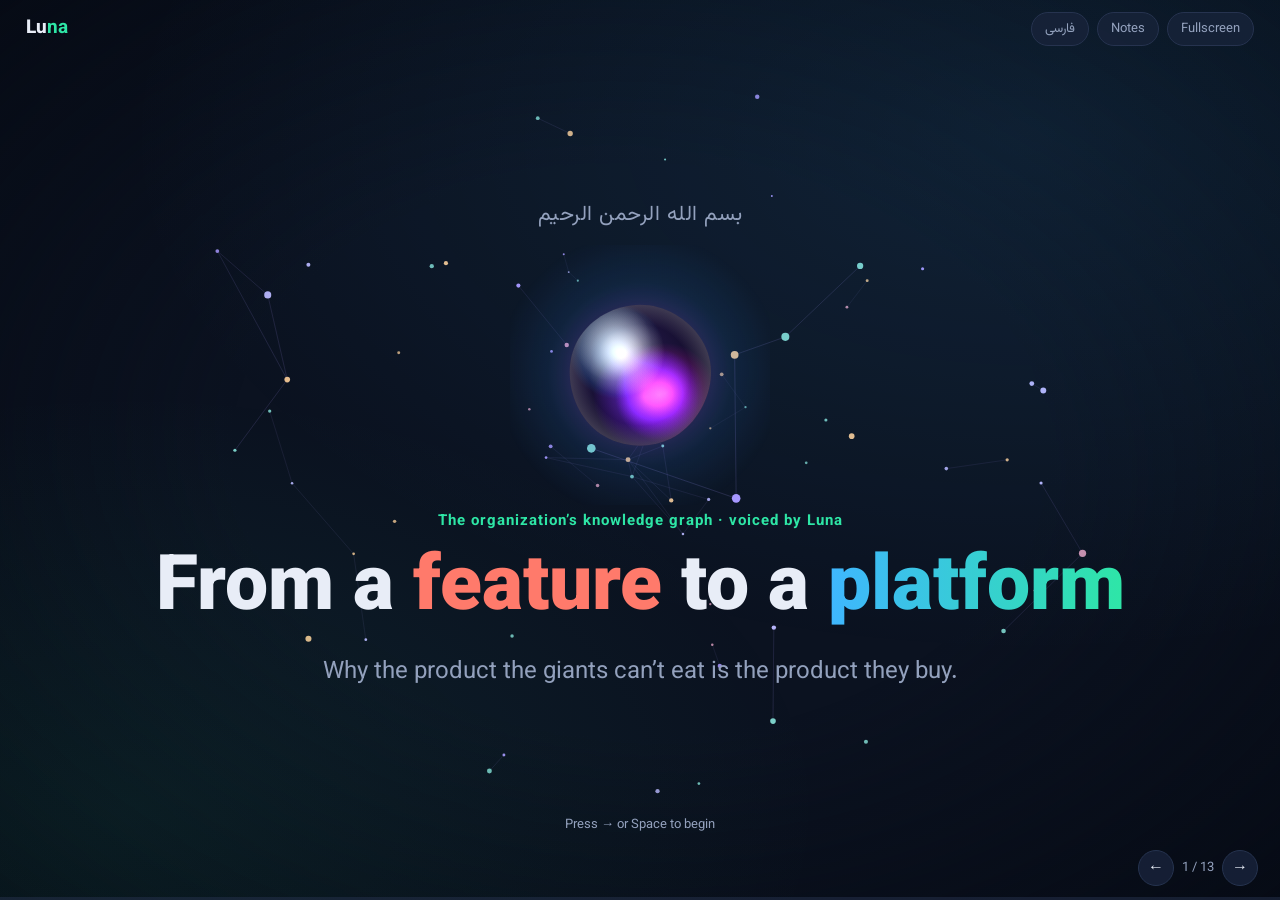
==== commit 42579e50: "English deck: keep the Bismillah in Arabic Co-Authored-By: Claude Opus 5.5 <noreply@anthropic.com> C" ====
--- a/index.html
+++ b/index.html
@@ -126,8 +126,8 @@
 <header class="top"><div class="logo">Lu<b>na</b></div><div class="tools"><a class="langbtn" href="fa.html" lang="fa">فارسی</a><button id="bNotes" title="Speaker notes (N)">Notes</button><button class="opt" id="bFs" title="Fullscreen (F)">Fullscreen</button></div></header>
 <main class="deck" id="deck">
 
-<section class="slide cover" data-net="form" data-notes="In the name of God, the Most Gracious, the Most Merciful.">
- <div class="bism f" data-f="0">In the name of God</div>
+<section class="slide cover" data-net="form" data-notes="بسم الله الرحمن الرحيم (In the name of God, the Most Gracious, the Most Merciful.)">
+ <div class="bism f" data-f="0" lang="ar" dir="rtl">بسم الله الرحمن الرحيم</div>
  <canvas class="orb" data-orb></canvas>
  <div class="kicker f" data-f="0">The organization’s knowledge graph · voiced by Luna</div>
  <h1 class="f" data-f="0">From a <span style="color:var(--warn)">feature</span> to a <span class="grad">platform</span></h1>
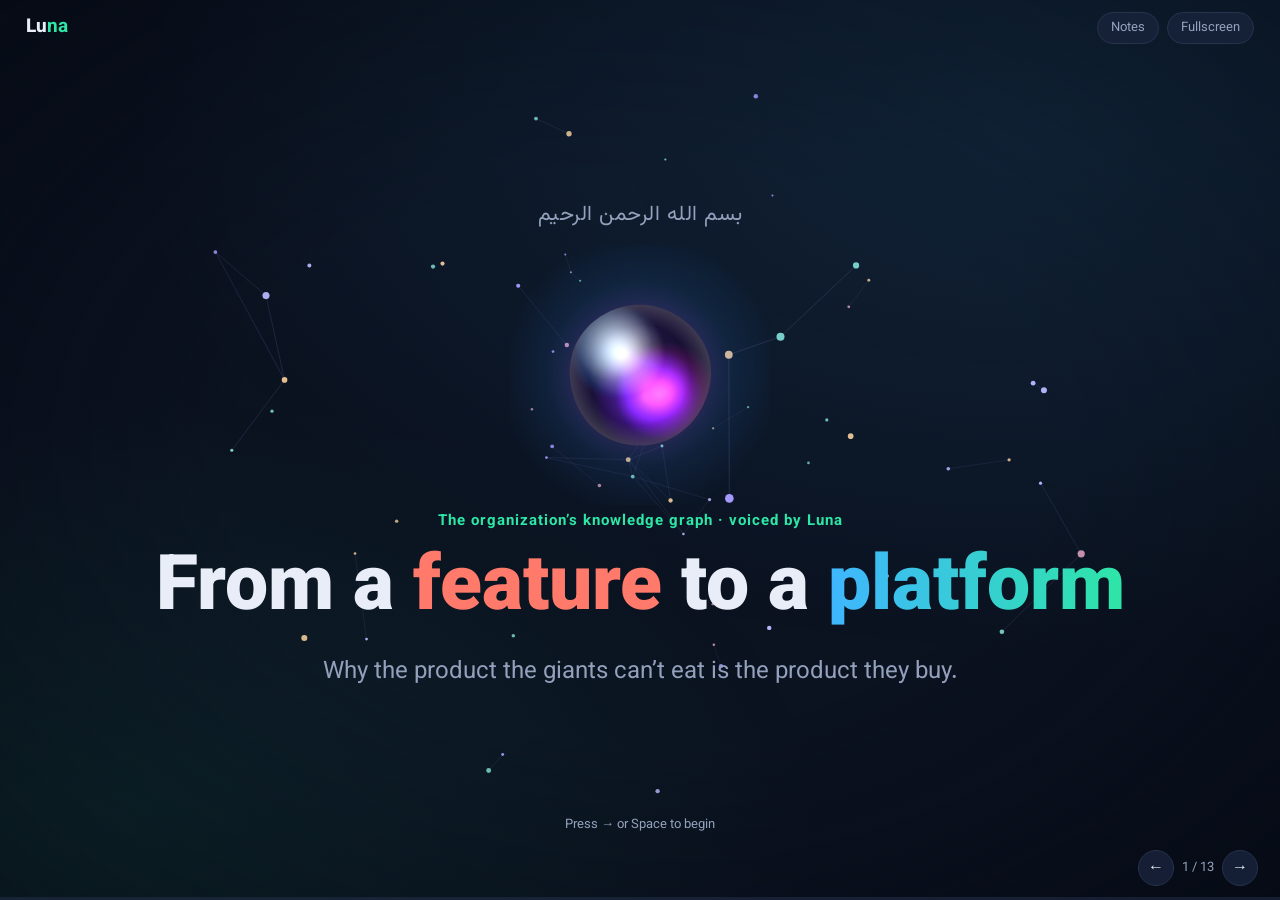
==== commit f695e481: "Show 90% instead of 99.99%; switch language with Ctrl+F instead of an on-page button Co-Authored-By:" ====
--- a/index.html
+++ b/index.html
@@ -11,8 +11,8 @@
 header.top{position:fixed;top:0;inset-inline:0;z-index:20;display:flex;justify-content:space-between;align-items:center;padding:12px 26px;pointer-events:none}
 .logo{font-weight:800;font-size:19px;pointer-events:auto}.logo b{color:var(--acc2)}
 .tools{display:flex;gap:8px;pointer-events:auto}
-.tools button,.tools .langbtn{text-decoration:none;background:rgba(24,35,58,.8);color:var(--mute);border:1px solid var(--line);border-radius:20px;padding:5px 13px;cursor:pointer;font-size:13px}
-.tools button:hover,.tools .langbtn:hover{color:var(--text)}
+.tools button{background:rgba(24,35,58,.8);color:var(--mute);border:1px solid var(--line);border-radius:20px;padding:5px 13px;cursor:pointer;font-size:13px}
+.tools button:hover{color:var(--text)}
 .deck{position:fixed;inset:0;z-index:5}
 .slide{position:absolute;inset:0;display:flex;flex-direction:column;justify-content:center;align-items:center;text-align:center;padding:70px max(18px,6vw) 80px;opacity:0;visibility:hidden;transform:translateY(18px) scale(.985);transition:opacity .7s ease,transform .7s ease,visibility 0s .7s}
 .slide.on{opacity:1;visibility:visible;transform:none;transition:opacity .7s ease .15s,transform .8s cubic-bezier(.2,.7,.2,1) .15s,visibility 0s}
@@ -30,7 +30,7 @@
 .cover .orb{width:clamp(150px,22vw,260px);height:clamp(150px,22vw,260px);margin:-10px auto 4px}
 .hint{position:absolute;bottom:64px;inset-inline:0;font-size:13px;color:var(--mute);animation:breathe 2.6s ease-in-out infinite}
 @keyframes breathe{50%{opacity:.35}}
-/* 99.99 */
+/* 90% */
 .counter{font-size:clamp(80px,17vw,230px);font-weight:900;line-height:1;direction:ltr;font-variant-numeric:tabular-nums;background:linear-gradient(180deg,#fff,#7f93b8);-webkit-background-clip:text;background-clip:text;color:transparent}
 .tag{display:inline-block;border:1px solid var(--warn);color:var(--warn);border-radius:30px;padding:2px 16px;font-weight:800}
 /* stages */
@@ -123,7 +123,7 @@
 </style></head>
 <body>
 <canvas id="net" aria-hidden="true"></canvas><div class="vignette"></div>
-<header class="top"><div class="logo">Lu<b>na</b></div><div class="tools"><a class="langbtn" href="fa.html" lang="fa">فارسی</a><button id="bNotes" title="Speaker notes (N)">Notes</button><button class="opt" id="bFs" title="Fullscreen (F)">Fullscreen</button></div></header>
+<header class="top"><div class="logo">Lu<b>na</b></div><div class="tools"><button id="bNotes" title="Speaker notes (N)">Notes</button><button class="opt" id="bFs" title="Fullscreen (F)">Fullscreen</button></div></header>
 <main class="deck" id="deck">
 
 <section class="slide cover" data-net="form" data-notes="بسم الله الرحمن الرحيم (In the name of God, the Most Gracious, the Most Merciful.)">
@@ -135,9 +135,9 @@
  <div class="hint">Press → or Space to begin</div>
 </section>
 
-<section class="slide" data-net="dim" data-notes="Right now, 99.99 percent of developers and programmers are shipping a &quot;feature&quot;. What do I mean by shipping a feature?">
+<section class="slide" data-net="dim" data-notes="Right now, 90 percent of developers and programmers are shipping a &quot;feature&quot;. What do I mean by shipping a feature?">
  <div class="kicker">The reality today</div>
- <div class="counter" data-count="99.99">0.00%</div>
+ <div class="counter" data-count="90">0%</div>
  <h2>of developers are shipping a <span class="tag">feature</span>.</h2>
  <p class="lead f" data-f="1">What do I mean by “shipping a feature”?</p>
 </section>
@@ -350,7 +350,7 @@
  if(RM){el.textContent=txt;return;}let i=0;talkUntil=performance.now()+txt.length*55+600;typer=setInterval(()=>{el.textContent=txt.slice(0,++i);if(i>=txt.length)clearInterval(typer);},55);}
 
 function countUp(s){const el=s.querySelector('[data-count]');if(!el)return;const to=+el.dataset.count,st=performance.now();
- const f=n=>{const p=RM?1:Math.min(1,(n-st)/1600),e=1-Math.pow(1-p,3);el.textContent=(to*e).toFixed(2)+'%';if(p<1)requestAnimationFrame(f);};requestAnimationFrame(f);}
+ const f=n=>{const p=RM?1:Math.min(1,(n-st)/1600),e=1-Math.pow(1-p,3);el.textContent=Math.round(to*e)+'%';if(p<1)requestAnimationFrame(f);};requestAnimationFrame(f);}
 
 /* ---- navigation ---- */
 const notes=document.getElementById('notes');
@@ -369,7 +369,11 @@
  if(d>0){if(step<maxStep(s)){step++;render();return;}if(cur<slides.length-1){cur++;step=0;render(true);}}
  else{if(step>0){step--;render();return;}if(cur>0){cur--;step=maxStep(slides[cur]);render(true);}}}
 function jump(i){cur=Math.max(0,Math.min(slides.length-1,i));step=0;render(true);}
+/* Ctrl+F (Cmd+F on Mac) switches language, staying on the same slide. */
+const OTHER_LANG='fa.html';
 addEventListener('keydown',e=>{const k=e.key;
+ if((e.ctrlKey||e.metaKey)&&e.code==='KeyF'){e.preventDefault();location.href=OTHER_LANG+location.search+'#'+(cur+1);return;}
+ if(e.ctrlKey||e.metaKey||e.altKey)return;
  if(['ArrowRight','ArrowDown','PageDown',' ','Enter'].includes(k)){e.preventDefault();go(1);}
  else if(['ArrowLeft','ArrowUp','PageUp','Backspace'].includes(k)){e.preventDefault();go(-1);}
  else if(k==='Home')jump(0);else if(k==='End')jump(slides.length-1);
